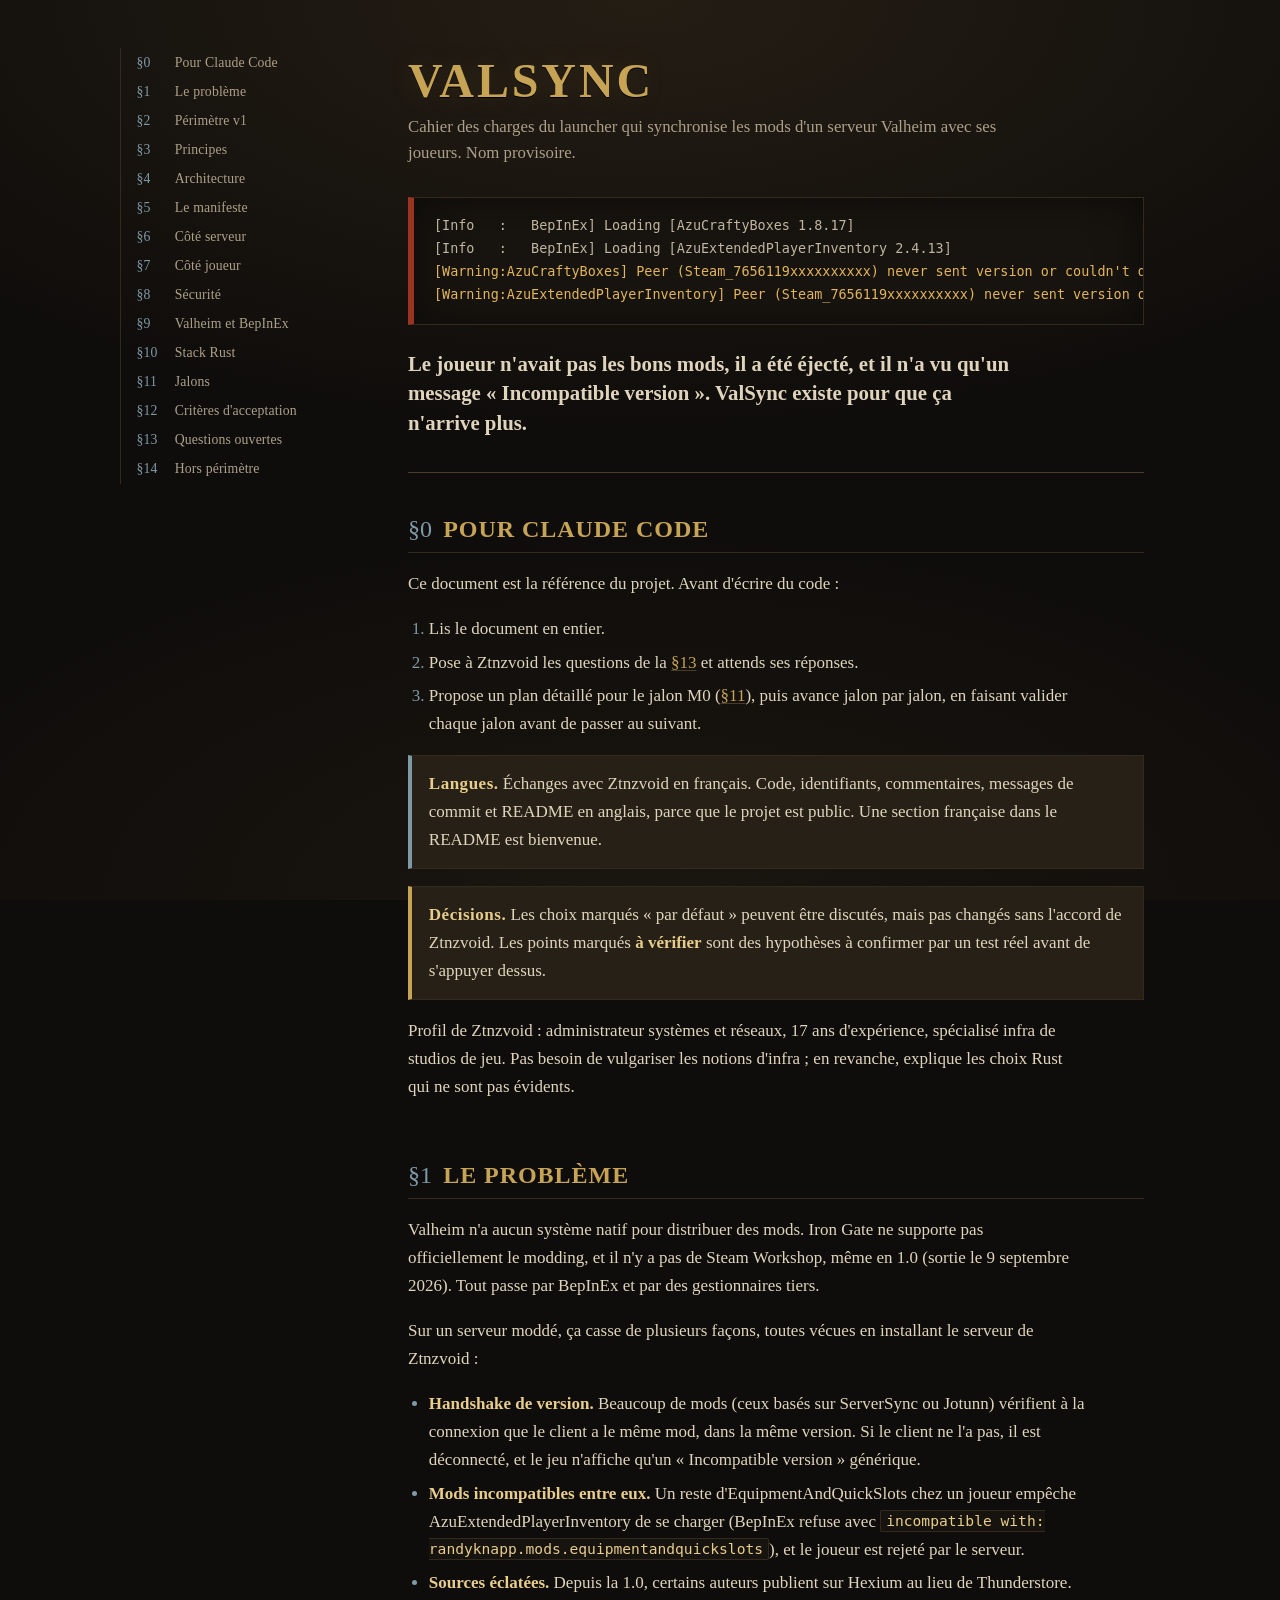
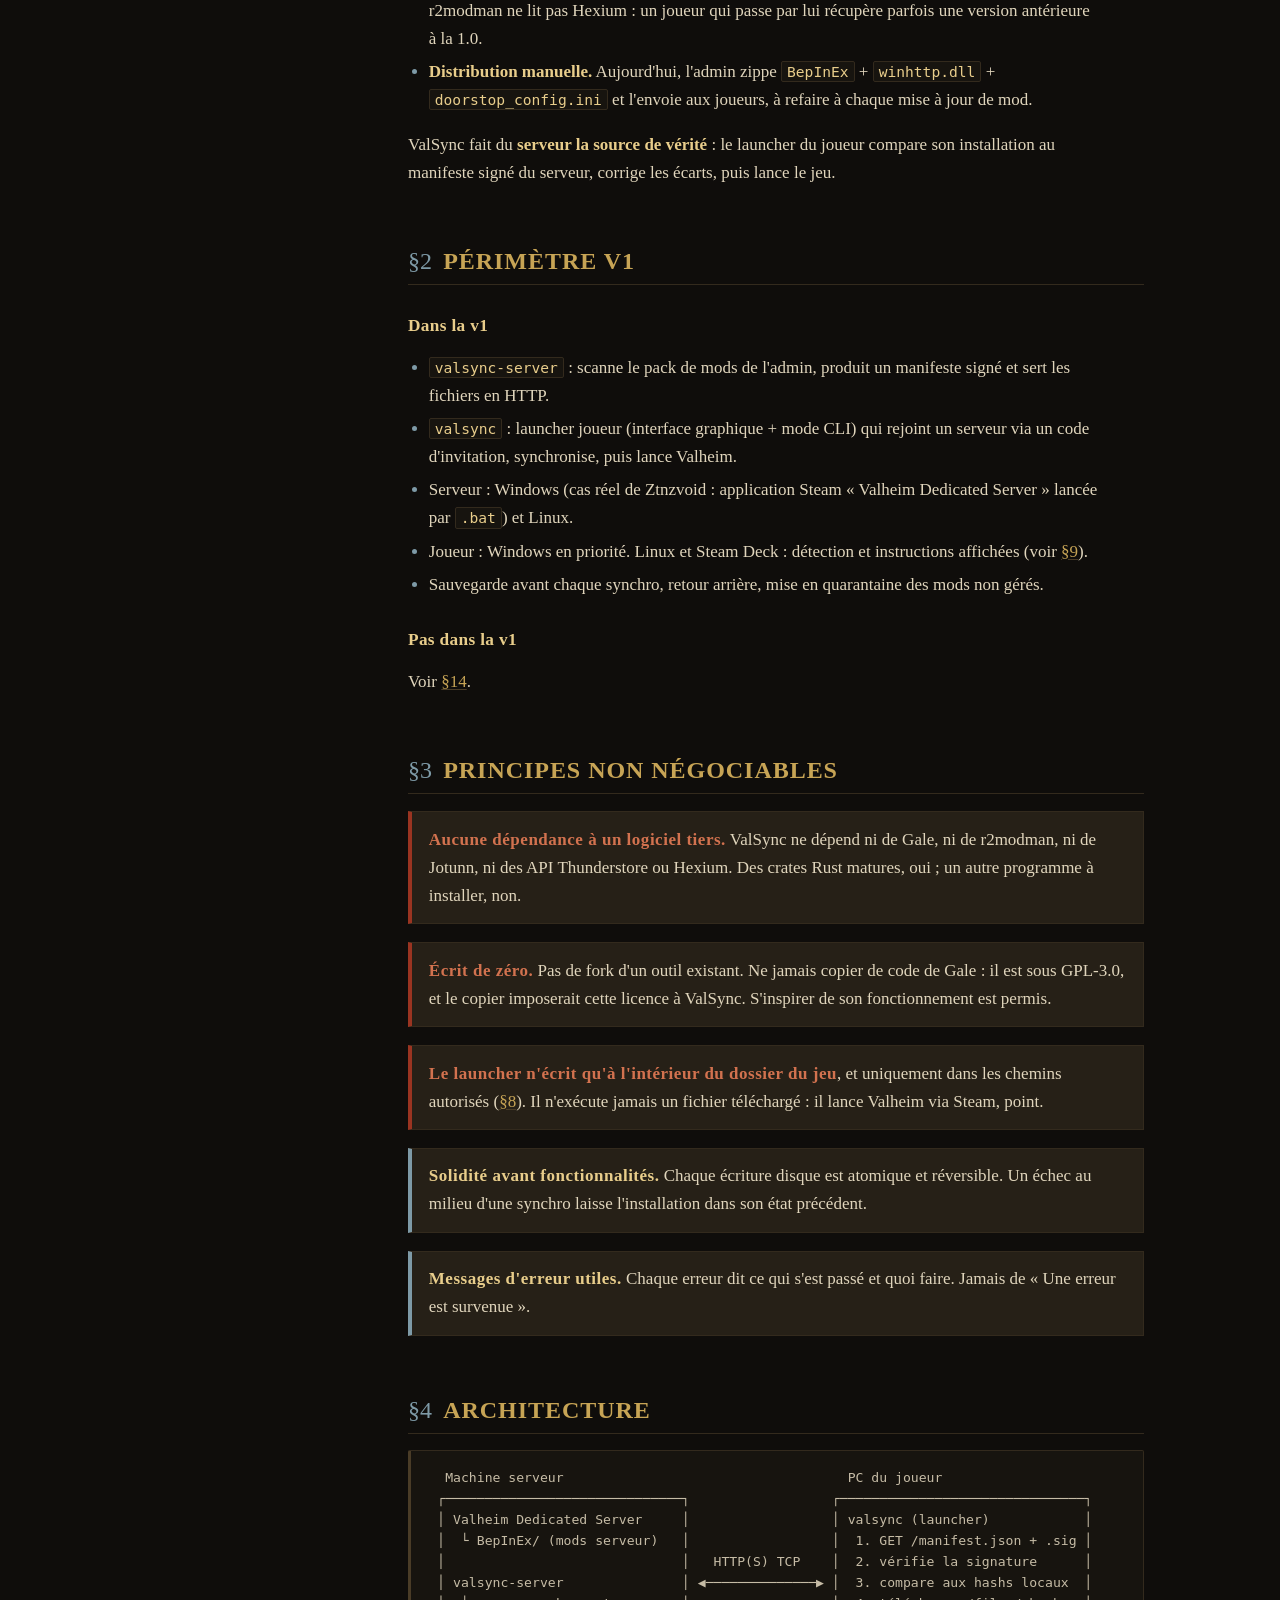
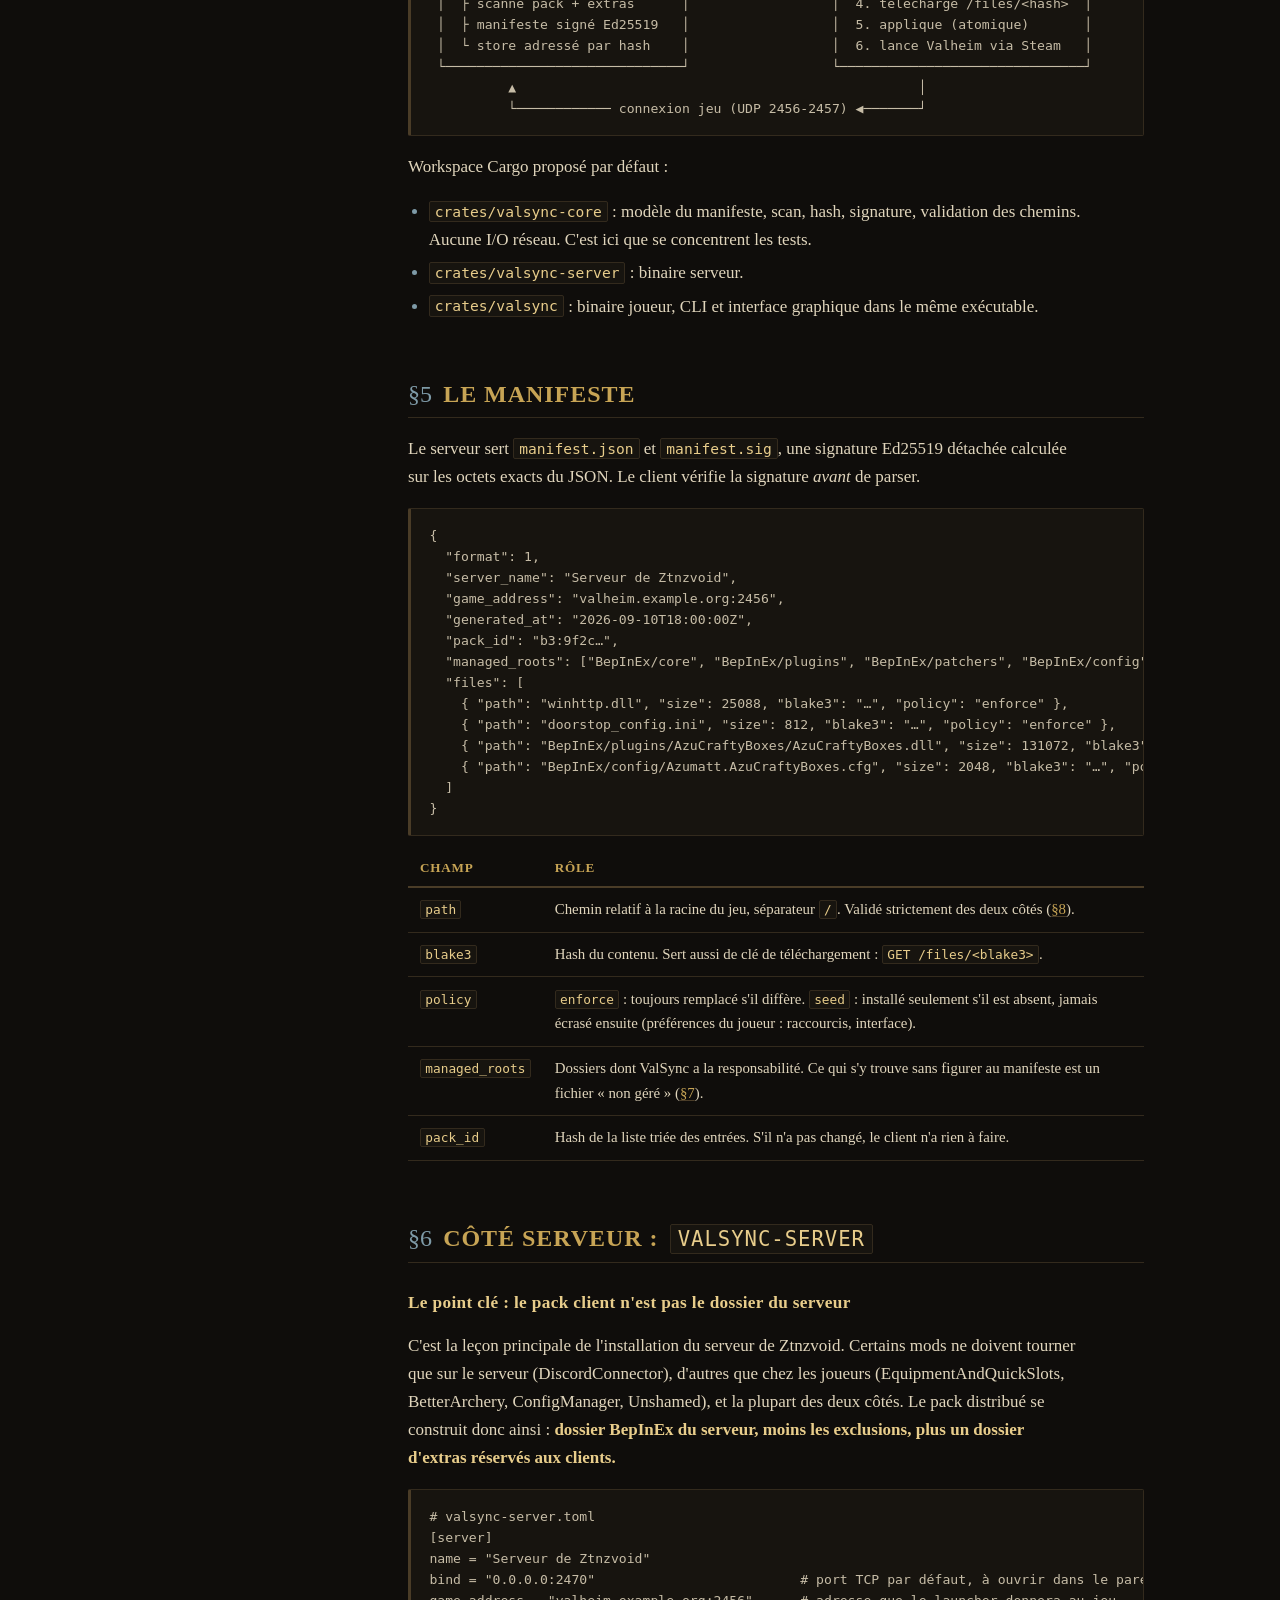
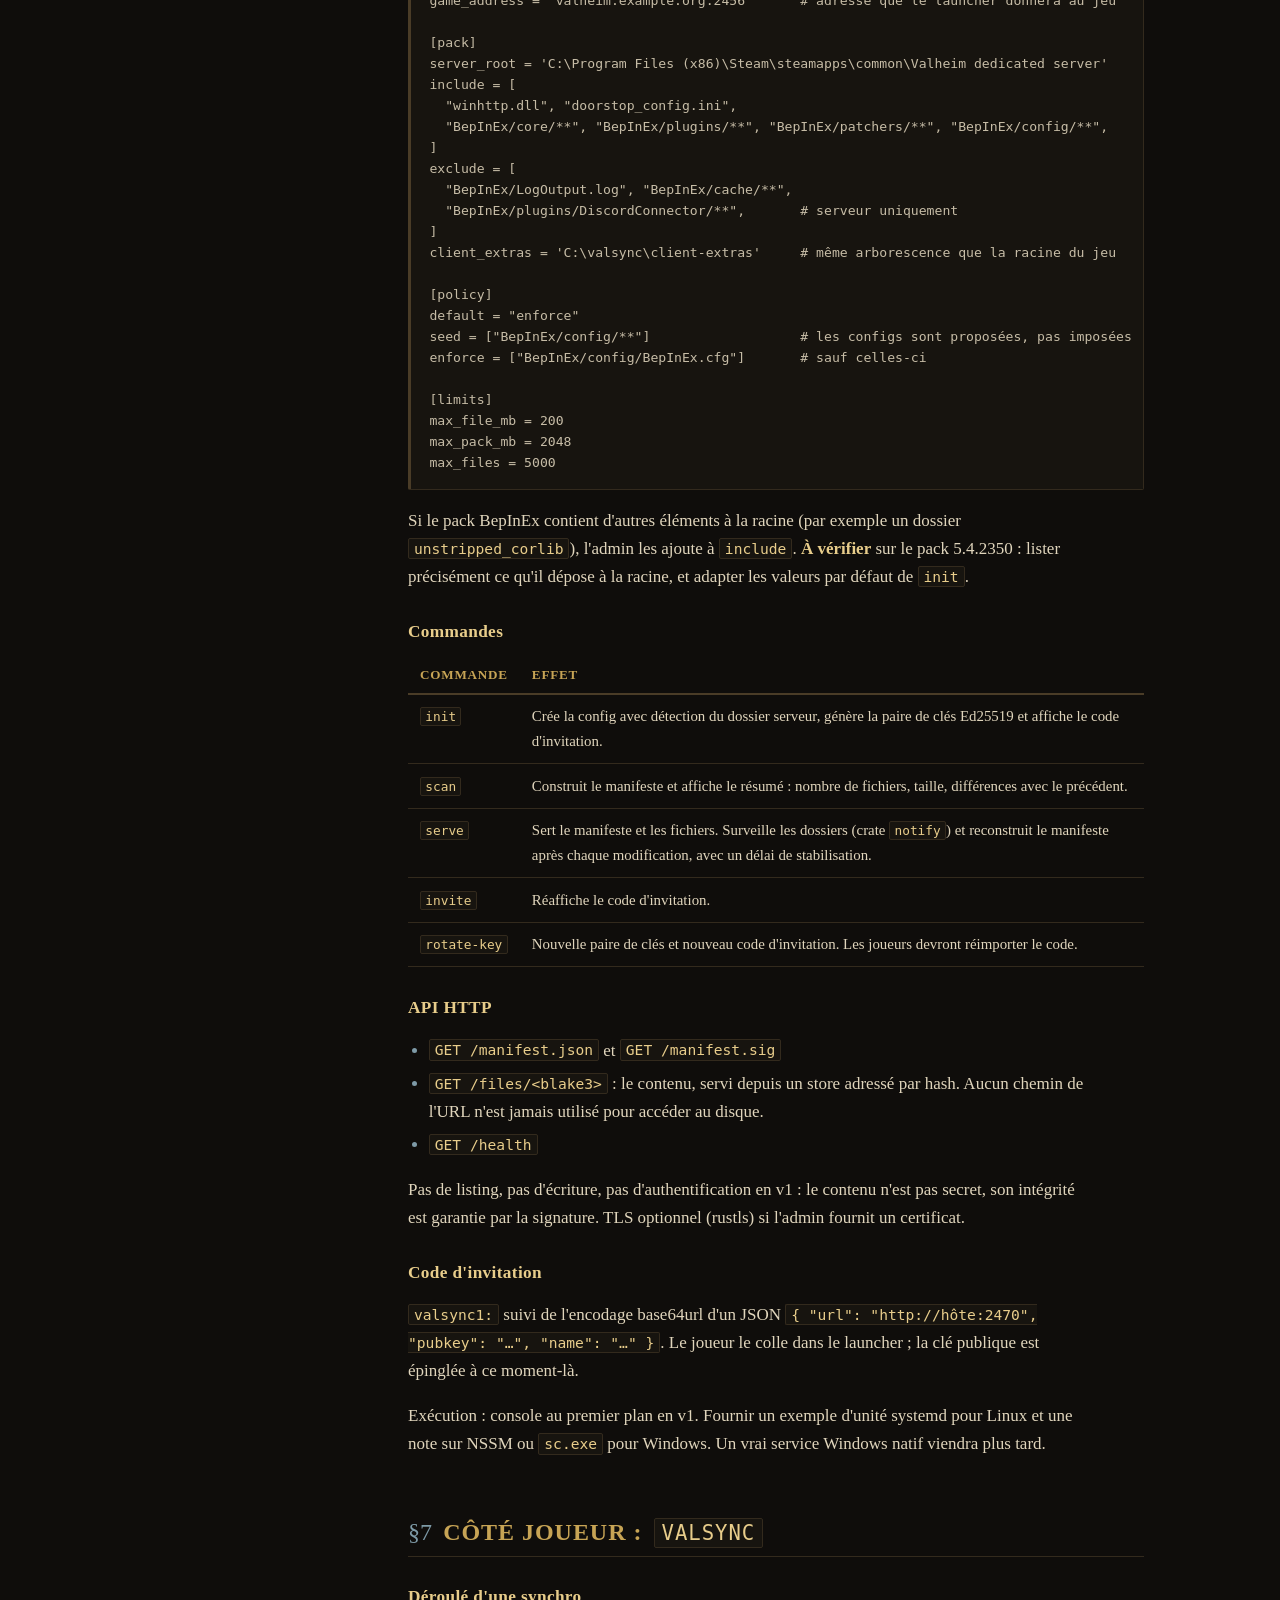
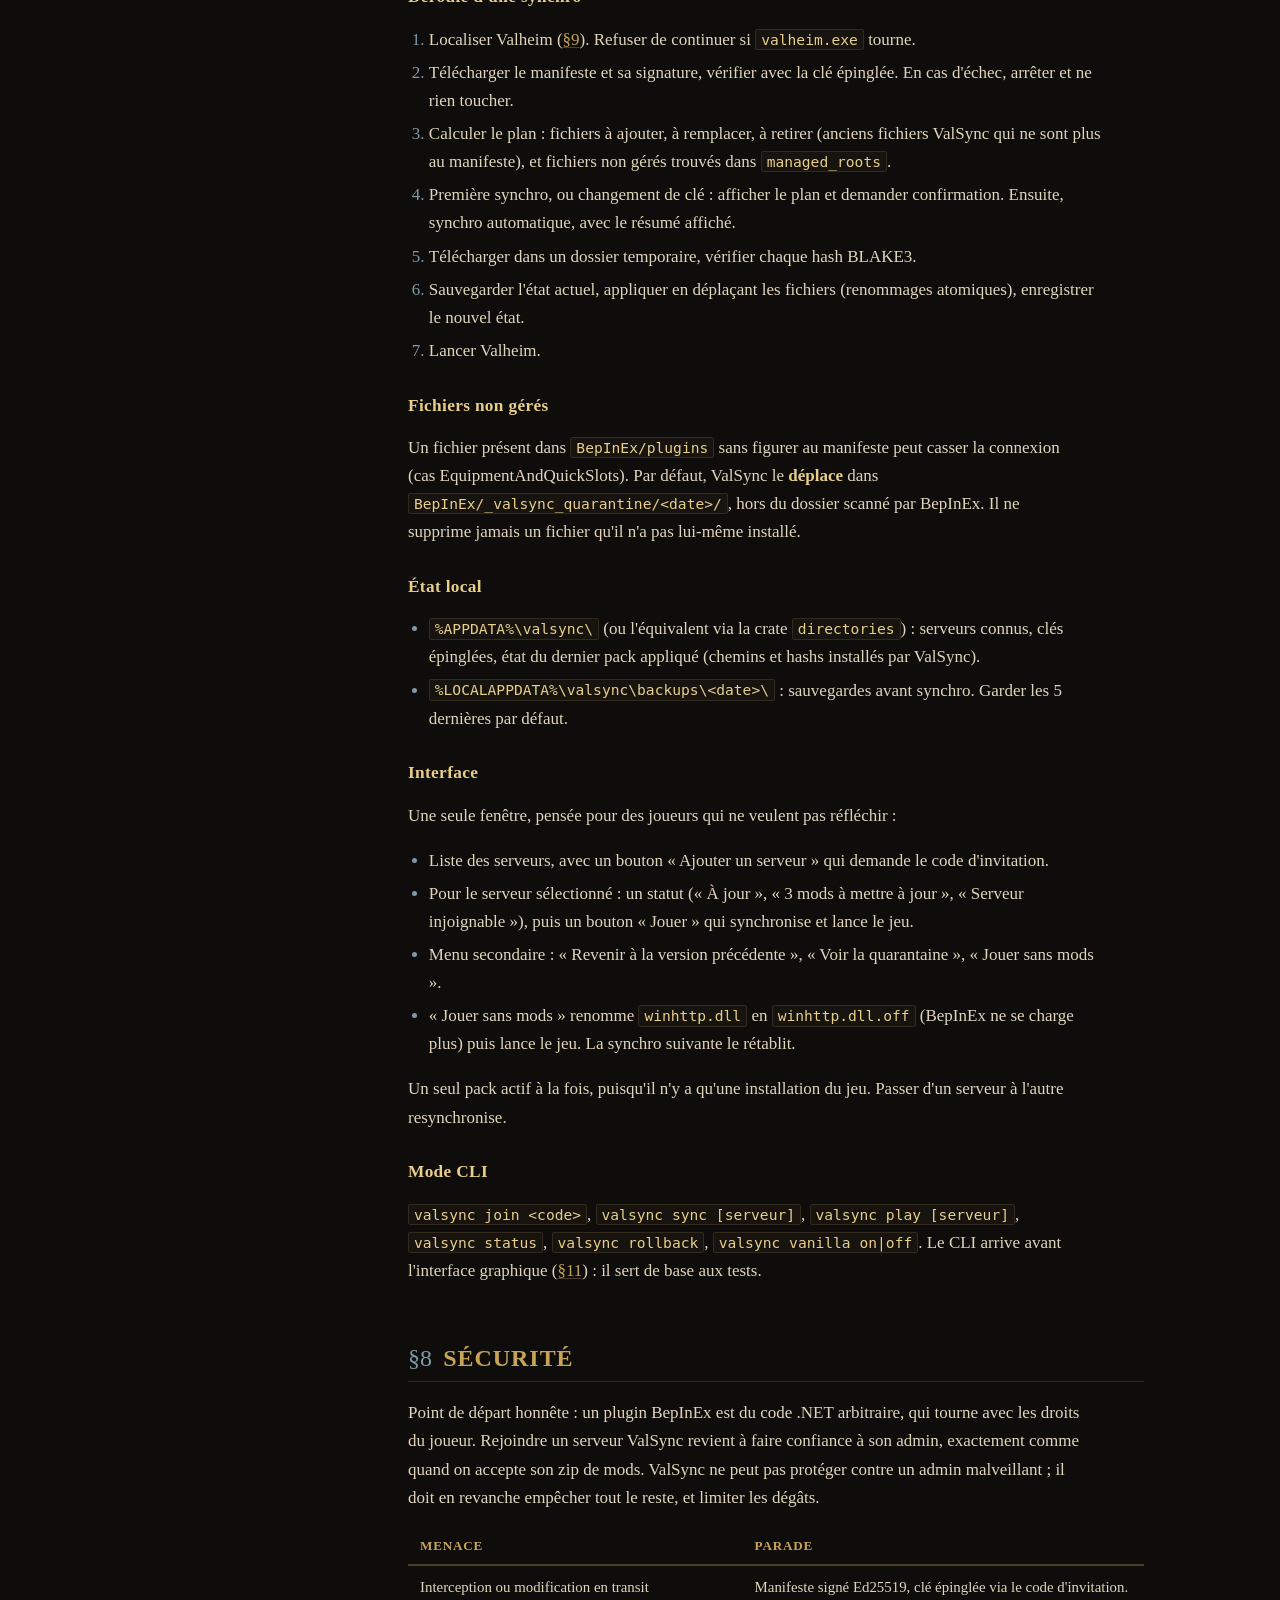
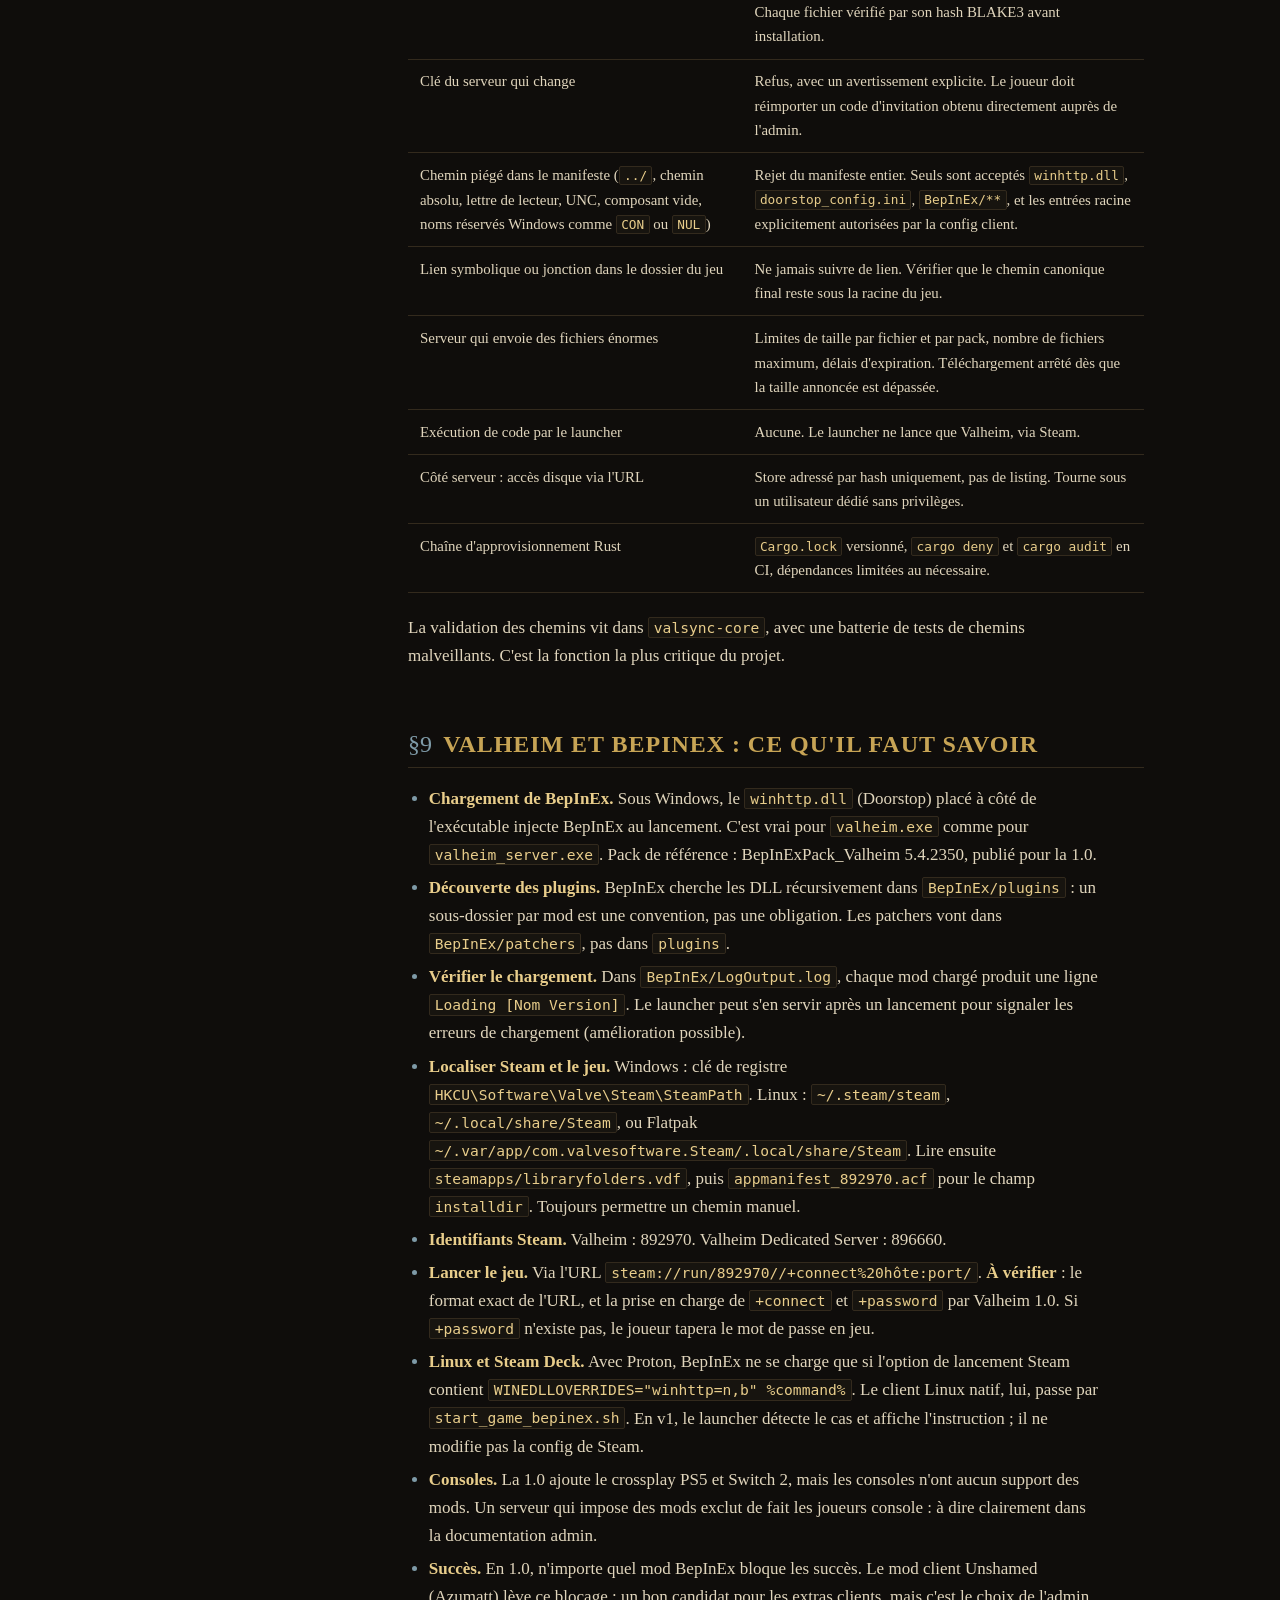
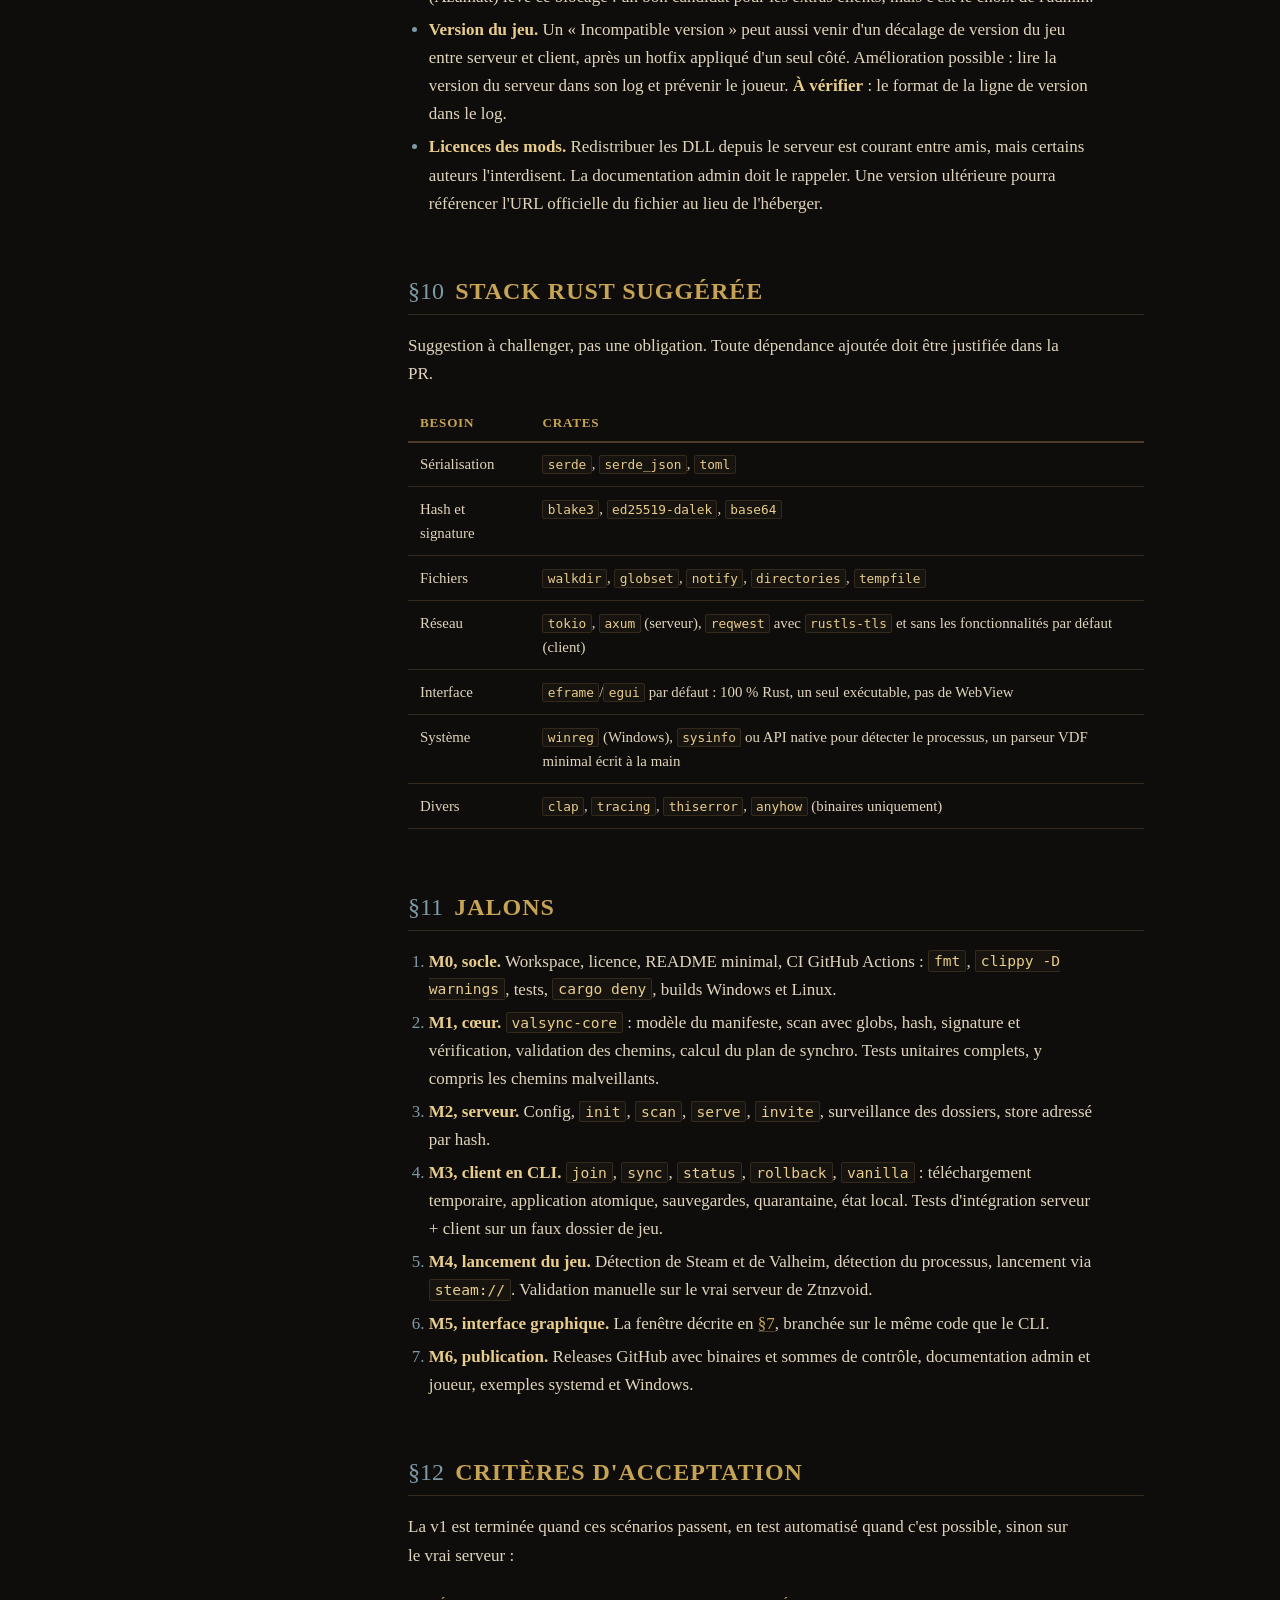
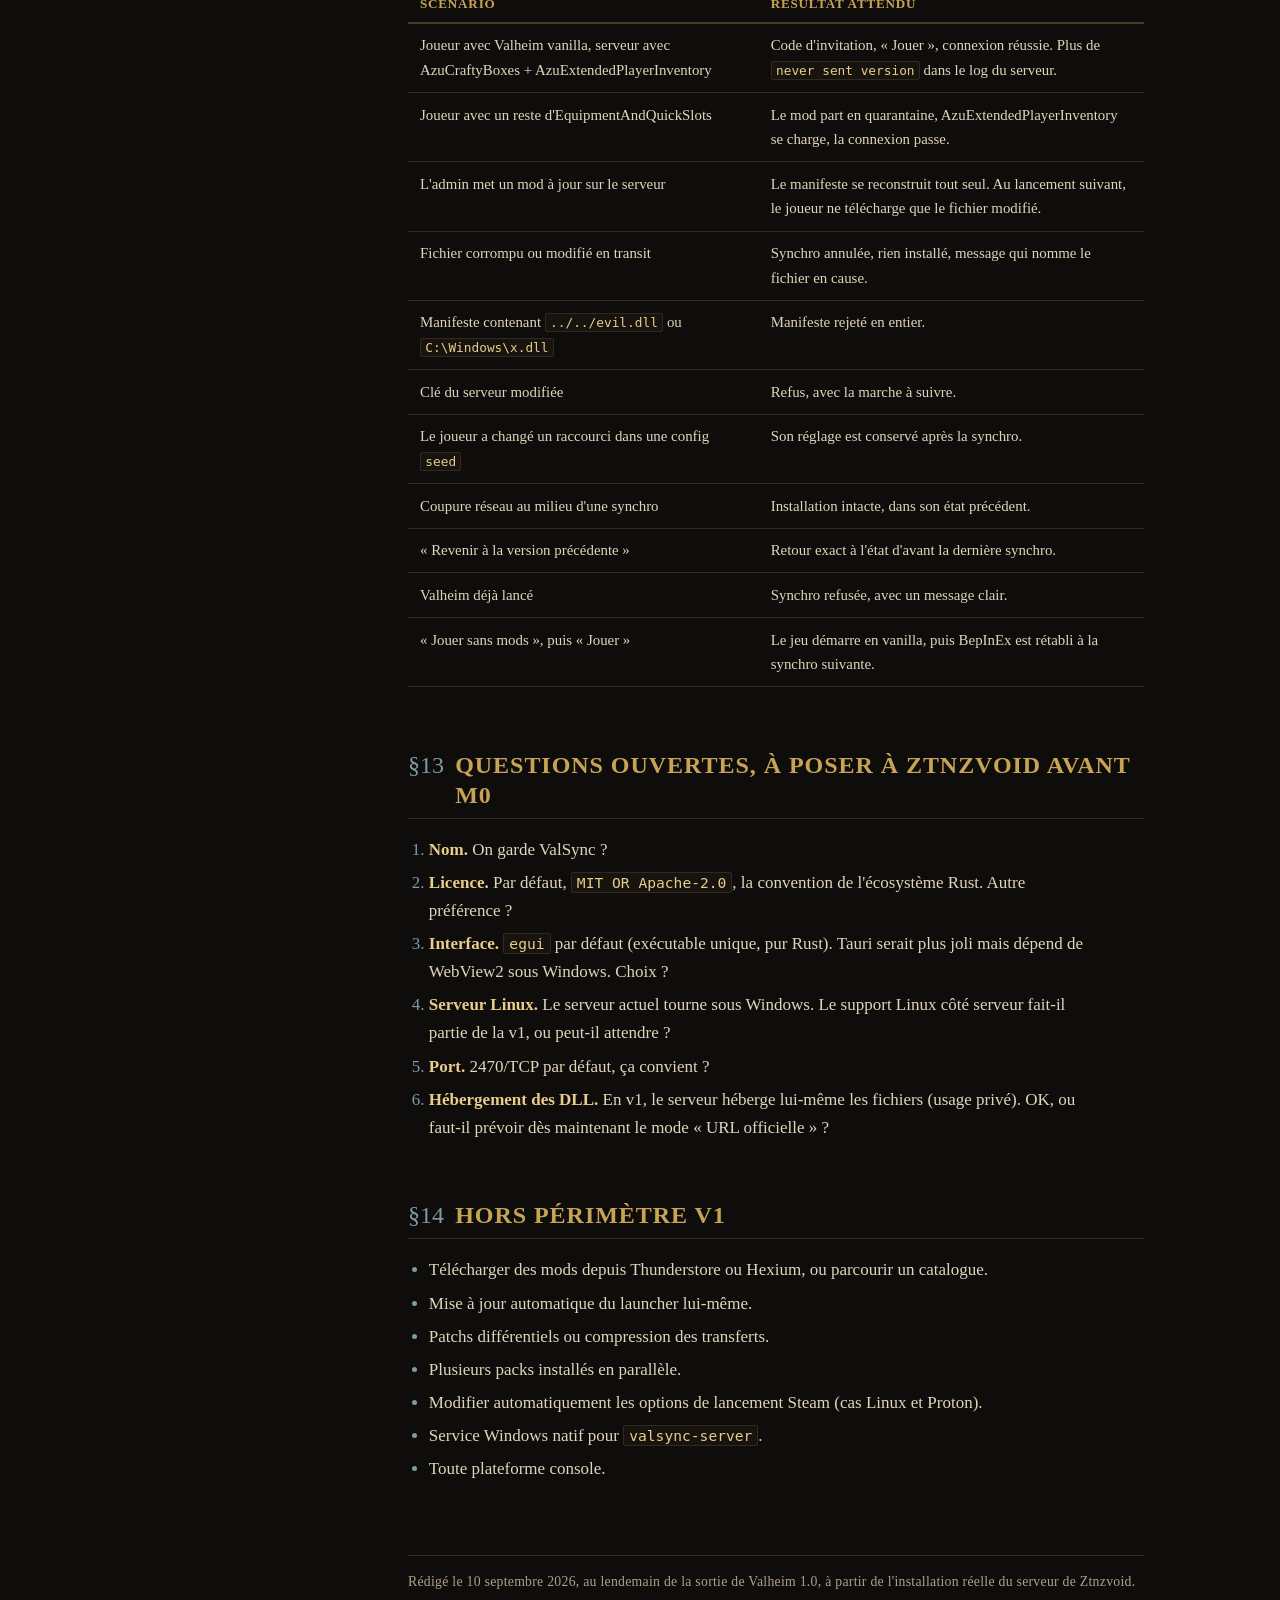
==== docs/cahier-des-charges.html @ c1c37a8d "M0+M1: workspace, CI, licenses and valsync-core Workspace with three crates (core, server, launcher)" ====
<!DOCTYPE html>
<html lang="fr">
<head>
<meta charset="utf-8">
<meta name="viewport" content="width=device-width, initial-scale=1">
<title>ValSync : cahier des charges du launcher</title>
<style>
  /* ── Palette ValSync, d'après l'interface de Valheim ───────────────
     Nuit et bois brûlé pour le fond, os et parchemin pour le texte,
     laiton usé pour les titres, brume nordique pour la numérotation. */
  :root {
    --night:      #0F0D0B;   /* fond de page, bois presque noir       */
    --wood:       #17140F;   /* blocs de code, log                    */
    --panel:      #1E1912;   /* panneau de contenu                    */
    --leather:    #262017;   /* encarts, règles                       */
    --edge:       #4A3C27;   /* filets forts                          */
    --edge-soft:  #332A1D;   /* filets discrets                       */
    --bone:       #E0D5BC;   /* texte courant, os poli                */
    --bone-dim:   #ADA089;   /* texte secondaire                      */
    --gold:       #C7A455;   /* laiton usé : titres, liens            */
    --gold-lit:   #E8CD8B;   /* laiton éclairé : survol, accents      */
    --rune:       #7E9AA7;   /* brume : numéros de section            */
    --blood:      #9A3421;   /* interdits, avertissements             */
    --moss:       #7E9155;   /* réservé aux états « OK »              */

    --serif:   "Iowan Old Style", "Charter", Constantia, "Palatino Linotype", Georgia, serif;
    --display: Cinzel, "Trajan Pro", Constantia, "Palatino Linotype", "Book Antiqua", Georgia, serif;
    --mono:    "Cascadia Code", "JetBrains Mono", Consolas, "DejaVu Sans Mono", monospace;
  }
  * { box-sizing: border-box; }
  html {
    background: var(--night);
    color: var(--bone);
    /* halo de torche : le centre du parchemin est éclairé, les bords non */
    background-image:
      radial-gradient(120% 80% at 50% 0%, #241D14 0%, rgba(36,29,20,0) 60%),
      radial-gradient(90% 60% at 50% 100%, #1A1610 0%, rgba(26,22,16,0) 70%);
    background-attachment: fixed;
  }
  body { margin: 0; font: 17px/1.65 var(--serif); }
  ::selection { background: rgba(199,164,85,0.3); }

  a { color: var(--gold); text-underline-offset: 2px; text-decoration-color: var(--edge); }
  a:hover { color: var(--gold-lit); }
  a:focus-visible { outline: 2px solid var(--gold-lit); outline-offset: 2px; }

  .layout {
    display: grid;
    grid-template-columns: 15rem minmax(0, 46rem);
    gap: 3rem;
    max-width: 68rem;
    margin: 0 auto;
    padding: 0 1.5rem 6rem;
  }

  /* ── Sommaire : gravé dans la marge ─────────────────────────────── */
  nav.toc {
    position: sticky;
    top: 1.5rem;
    align-self: start;
    margin-top: 3rem;
    font: 0.86rem/1.6 var(--display);
    letter-spacing: 0.01em;
  }
  nav.toc ol { list-style: none; margin: 0; padding: 0; border-left: 1px solid var(--edge-soft); }
  nav.toc li { margin: 0; }
  nav.toc a {
    display: block;
    text-decoration: none;
    color: var(--bone-dim);
    padding: 0.22rem 0 0.22rem 0.9rem;
    margin-left: -1px;
    border-left: 2px solid transparent;
  }
  nav.toc a:hover { color: var(--gold-lit); border-left-color: var(--gold); background: rgba(199,164,85,0.05); }
  nav.toc .n { display: inline-block; width: 2.4rem; color: var(--rune); }

  main { min-width: 0; }

  /* ── Le moment fort : le log qui a tout déclenché ────────────────── */
  header.hero { padding: 3.5rem 0 2.2rem; border-bottom: 1px solid var(--edge); }
  header.hero h1 {
    font: 600 3rem/1.05 var(--display);
    letter-spacing: 0.06em;
    text-transform: uppercase;
    color: var(--gold);
    margin: 0 0 0.5rem;
    text-shadow: 0 1px 0 #000, 0 0 28px rgba(199,164,85,0.16);
  }
  header.hero .sub {
    font: 1.05rem/1.5 var(--serif);
    color: var(--bone-dim);
    margin: 0 0 2rem;
    max-width: 40rem;
  }
  .log {
    background: var(--wood);
    color: #BFB5A0;
    font: 0.84rem/1.7 var(--mono);
    padding: 1.1rem 1.25rem;
    border: 1px solid var(--edge-soft);
    border-left: 6px solid var(--blood);
    overflow-x: auto;
    white-space: pre;
    box-shadow: inset 0 0 40px rgba(0,0,0,0.5);
  }
  .log .w { color: #E3B45A; }
  header.hero .verdict {
    font: 600 1.3rem/1.4 var(--display);
    color: var(--bone);
    margin: 1.5rem 0 0;
    max-width: 38rem;
  }

  /* ── Sections ───────────────────────────────────────────────────── */
  section { padding-top: 2.6rem; }
  h2 {
    font: 600 1.5rem/1.25 var(--display);
    letter-spacing: 0.04em;
    text-transform: uppercase;
    color: var(--gold);
    margin: 0 0 1rem;
    padding-bottom: 0.5rem;
    border-bottom: 1px solid var(--edge-soft);
    display: flex;
    gap: 0.7rem;
    align-items: baseline;
  }
  h2 .n { color: var(--rune); font-weight: 400; letter-spacing: 0; text-transform: none; }
  h3 {
    font: 600 1.08rem/1.35 var(--display);
    letter-spacing: 0.02em;
    color: var(--gold-lit);
    margin: 1.8rem 0 0.5rem;
  }
  p, li { max-width: 42rem; }
  strong { color: var(--gold-lit); font-weight: 600; }
  em { color: var(--bone); }
  ul, ol { padding-left: 1.3rem; }
  li { margin: 0.32rem 0; }
  li::marker { color: var(--rune); }

  /* ── Code ───────────────────────────────────────────────────────── */
  code {
    font: 0.86em var(--mono);
    background: var(--wood);
    border: 1px solid var(--edge-soft);
    color: var(--gold-lit);
    padding: 0.08em 0.34em;
    border-radius: 2px;
  }
  pre {
    font: 0.82rem/1.6 var(--mono);
    background: var(--wood);
    color: #C6BCA6;
    border: 1px solid var(--edge-soft);
    border-left: 3px solid var(--edge);
    padding: 1rem 1.15rem;
    overflow-x: auto;
    border-radius: 2px;
  }
  pre code { background: none; border: 0; padding: 0; font-size: inherit; color: inherit; }

  /* ── Tables ─────────────────────────────────────────────────────── */
  table { border-collapse: collapse; width: 100%; margin: 0.9rem 0 1.3rem; font-size: 0.93rem; }
  th, td { text-align: left; vertical-align: top; padding: 0.6rem 0.75rem; border-bottom: 1px solid var(--edge-soft); }
  th {
    font: 600 0.82rem var(--display);
    letter-spacing: 0.06em;
    text-transform: uppercase;
    color: var(--gold);
    border-bottom: 2px solid var(--edge);
  }
  tbody tr:hover { background: rgba(199,164,85,0.04); }

  /* ── Encarts : plaques de bois cerclées de laiton ────────────────── */
  .rule {
    border: 1px solid var(--edge-soft);
    border-left: 4px solid var(--rune);
    background: var(--leather);
    padding: 0.85rem 1.05rem;
    margin: 1.1rem 0;
  }
  .rule.decide { border-left-color: var(--gold); }
  .rule.never  { border-left-color: var(--blood); }
  .rule strong:first-child {
    font-family: var(--display);
    letter-spacing: 0.03em;
    color: var(--gold-lit);
  }
  .rule.never strong:first-child { color: #D2724F; }
  .verify { color: var(--gold-lit); font-weight: 600; white-space: nowrap; }

  footer {
    margin-top: 4.5rem;
    padding-top: 1.1rem;
    border-top: 1px solid var(--edge-soft);
    font: 0.86rem var(--display);
    letter-spacing: 0.02em;
    color: var(--bone-dim);
  }

  @media (max-width: 900px) {
    .layout { grid-template-columns: 1fr; gap: 0; }
    nav.toc { position: static; margin-top: 1.5rem; }
    header.hero h1 { font-size: 2.1rem; }
  }
  @media print {
    nav.toc { display: none; }
    .layout { display: block; }
    html { background: #fff; color: #000; background-image: none; }
    a, h1, h2, h3, th, strong { color: #000; }
  }
</style>
</head>
<body>
<div class="layout">

<nav class="toc" aria-label="Sommaire">
  <ol>
    <li><a href="#s0"><span class="n">§0</span>Pour Claude Code</a></li>
    <li><a href="#s1"><span class="n">§1</span>Le problème</a></li>
    <li><a href="#s2"><span class="n">§2</span>Périmètre v1</a></li>
    <li><a href="#s3"><span class="n">§3</span>Principes</a></li>
    <li><a href="#s4"><span class="n">§4</span>Architecture</a></li>
    <li><a href="#s5"><span class="n">§5</span>Le manifeste</a></li>
    <li><a href="#s6"><span class="n">§6</span>Côté serveur</a></li>
    <li><a href="#s7"><span class="n">§7</span>Côté joueur</a></li>
    <li><a href="#s8"><span class="n">§8</span>Sécurité</a></li>
    <li><a href="#s9"><span class="n">§9</span>Valheim et BepInEx</a></li>
    <li><a href="#s10"><span class="n">§10</span>Stack Rust</a></li>
    <li><a href="#s11"><span class="n">§11</span>Jalons</a></li>
    <li><a href="#s12"><span class="n">§12</span>Critères d'acceptation</a></li>
    <li><a href="#s13"><span class="n">§13</span>Questions ouvertes</a></li>
    <li><a href="#s14"><span class="n">§14</span>Hors périmètre</a></li>
  </ol>
</nav>

<main>

<header class="hero">
  <h1>ValSync</h1>
  <p class="sub">Cahier des charges du launcher qui synchronise les mods d'un serveur Valheim avec ses joueurs. Nom provisoire.</p>
<div class="log" role="img" aria-label="Extrait du log du serveur montrant deux joueurs déconnectés">[Info   :   BepInEx] Loading [AzuCraftyBoxes 1.8.17]
[Info   :   BepInEx] Loading [AzuExtendedPlayerInventory 2.4.13]
<span class="w">[Warning:AzuCraftyBoxes] Peer (Steam_7656119xxxxxxxxxx) never sent version or couldn't due to previous disconnect, disconnecting</span>
<span class="w">[Warning:AzuExtendedPlayerInventory] Peer (Steam_7656119xxxxxxxxxx) never sent version or couldn't due to previous disconnect, disconnecting</span></div>
  <p class="verdict">Le joueur n'avait pas les bons mods, il a été éjecté, et il n'a vu qu'un message « Incompatible version ». ValSync existe pour que ça n'arrive plus.</p>
</header>

<section id="s0">
  <h2><span class="n">§0</span>Pour Claude Code</h2>
  <p>Ce document est la référence du projet. Avant d'écrire du code :</p>
  <ol>
    <li>Lis le document en entier.</li>
    <li>Pose à Ztnzvoid les questions de la <a href="#s13">§13</a> et attends ses réponses.</li>
    <li>Propose un plan détaillé pour le jalon M0 (<a href="#s11">§11</a>), puis avance jalon par jalon, en faisant valider chaque jalon avant de passer au suivant.</li>
  </ol>
  <div class="rule">
    <strong>Langues.</strong> Échanges avec Ztnzvoid en français. Code, identifiants, commentaires, messages de commit et README en anglais, parce que le projet est public. Une section française dans le README est bienvenue.
  </div>
  <div class="rule decide">
    <strong>Décisions.</strong> Les choix marqués « par défaut » peuvent être discutés, mais pas changés sans l'accord de Ztnzvoid. Les points marqués <span class="verify">à vérifier</span> sont des hypothèses à confirmer par un test réel avant de s'appuyer dessus.
  </div>
  <p>Profil de Ztnzvoid : administrateur systèmes et réseaux, 17 ans d'expérience, spécialisé infra de studios de jeu. Pas besoin de vulgariser les notions d'infra ; en revanche, explique les choix Rust qui ne sont pas évidents.</p>
</section>

<section id="s1">
  <h2><span class="n">§1</span>Le problème</h2>
  <p>Valheim n'a aucun système natif pour distribuer des mods. Iron Gate ne supporte pas officiellement le modding, et il n'y a pas de Steam Workshop, même en 1.0 (sortie le 9 septembre 2026). Tout passe par BepInEx et par des gestionnaires tiers.</p>
  <p>Sur un serveur moddé, ça casse de plusieurs façons, toutes vécues en installant le serveur de Ztnzvoid :</p>
  <ul>
    <li><strong>Handshake de version.</strong> Beaucoup de mods (ceux basés sur ServerSync ou Jotunn) vérifient à la connexion que le client a le même mod, dans la même version. Si le client ne l'a pas, il est déconnecté, et le jeu n'affiche qu'un « Incompatible version » générique.</li>
    <li><strong>Mods incompatibles entre eux.</strong> Un reste d'EquipmentAndQuickSlots chez un joueur empêche AzuExtendedPlayerInventory de se charger (BepInEx refuse avec <code>incompatible with: randyknapp.mods.equipmentandquickslots</code>), et le joueur est rejeté par le serveur.</li>
    <li><strong>Sources éclatées.</strong> Depuis la 1.0, certains auteurs publient sur Hexium au lieu de Thunderstore. r2modman ne lit pas Hexium : un joueur qui passe par lui récupère parfois une version antérieure à la 1.0.</li>
    <li><strong>Distribution manuelle.</strong> Aujourd'hui, l'admin zippe <code>BepInEx</code> + <code>winhttp.dll</code> + <code>doorstop_config.ini</code> et l'envoie aux joueurs, à refaire à chaque mise à jour de mod.</li>
  </ul>
  <p>ValSync fait du <strong>serveur la source de vérité</strong> : le launcher du joueur compare son installation au manifeste signé du serveur, corrige les écarts, puis lance le jeu.</p>
</section>

<section id="s2">
  <h2><span class="n">§2</span>Périmètre v1</h2>
  <h3>Dans la v1</h3>
  <ul>
    <li><code>valsync-server</code> : scanne le pack de mods de l'admin, produit un manifeste signé et sert les fichiers en HTTP.</li>
    <li><code>valsync</code> : launcher joueur (interface graphique + mode CLI) qui rejoint un serveur via un code d'invitation, synchronise, puis lance Valheim.</li>
    <li>Serveur : Windows (cas réel de Ztnzvoid : application Steam « Valheim Dedicated Server » lancée par <code>.bat</code>) et Linux.</li>
    <li>Joueur : Windows en priorité. Linux et Steam Deck : détection et instructions affichées (voir <a href="#s9">§9</a>).</li>
    <li>Sauvegarde avant chaque synchro, retour arrière, mise en quarantaine des mods non gérés.</li>
  </ul>
  <h3>Pas dans la v1</h3>
  <p>Voir <a href="#s14">§14</a>.</p>
</section>

<section id="s3">
  <h2><span class="n">§3</span>Principes non négociables</h2>
  <div class="rule never">
    <strong>Aucune dépendance à un logiciel tiers.</strong> ValSync ne dépend ni de Gale, ni de r2modman, ni de Jotunn, ni des API Thunderstore ou Hexium. Des crates Rust matures, oui ; un autre programme à installer, non.
  </div>
  <div class="rule never">
    <strong>Écrit de zéro.</strong> Pas de fork d'un outil existant. Ne jamais copier de code de Gale : il est sous GPL-3.0, et le copier imposerait cette licence à ValSync. S'inspirer de son fonctionnement est permis.
  </div>
  <div class="rule never">
    <strong>Le launcher n'écrit qu'à l'intérieur du dossier du jeu</strong>, et uniquement dans les chemins autorisés (<a href="#s8">§8</a>). Il n'exécute jamais un fichier téléchargé : il lance Valheim via Steam, point.
  </div>
  <div class="rule">
    <strong>Solidité avant fonctionnalités.</strong> Chaque écriture disque est atomique et réversible. Un échec au milieu d'une synchro laisse l'installation dans son état précédent.
  </div>
  <div class="rule">
    <strong>Messages d'erreur utiles.</strong> Chaque erreur dit ce qui s'est passé et quoi faire. Jamais de « Une erreur est survenue ».
  </div>
</section>

<section id="s4">
  <h2><span class="n">§4</span>Architecture</h2>
<pre><code>  Machine serveur                                    PC du joueur
 ┌──────────────────────────────┐                  ┌───────────────────────────────┐
 │ Valheim Dedicated Server     │                  │ valsync (launcher)            │
 │  └ BepInEx/ (mods serveur)   │                  │  1. GET /manifest.json + .sig │
 │                              │   HTTP(S) TCP    │  2. vérifie la signature      │
 │ valsync-server               │ ◀──────────────▶ │  3. compare aux hashs locaux  │
 │  ├ scanne pack + extras      │                  │  4. télécharge /files/&lt;hash&gt;  │
 │  ├ manifeste signé Ed25519   │                  │  5. applique (atomique)       │
 │  └ store adressé par hash    │                  │  6. lance Valheim via Steam   │
 └──────────────────────────────┘                  └───────────────────────────────┘
          ▲                                                   │
          └──────────── connexion jeu (UDP 2456-2457) ◀───────┘</code></pre>
  <p>Workspace Cargo proposé par défaut :</p>
  <ul>
    <li><code>crates/valsync-core</code> : modèle du manifeste, scan, hash, signature, validation des chemins. Aucune I/O réseau. C'est ici que se concentrent les tests.</li>
    <li><code>crates/valsync-server</code> : binaire serveur.</li>
    <li><code>crates/valsync</code> : binaire joueur, CLI et interface graphique dans le même exécutable.</li>
  </ul>
</section>

<section id="s5">
  <h2><span class="n">§5</span>Le manifeste</h2>
  <p>Le serveur sert <code>manifest.json</code> et <code>manifest.sig</code>, une signature Ed25519 détachée calculée sur les octets exacts du JSON. Le client vérifie la signature <em>avant</em> de parser.</p>
<pre><code>{
  "format": 1,
  "server_name": "Serveur de Ztnzvoid",
  "game_address": "valheim.example.org:2456",
  "generated_at": "2026-09-10T18:00:00Z",
  "pack_id": "b3:9f2c…",
  "managed_roots": ["BepInEx/core", "BepInEx/plugins", "BepInEx/patchers", "BepInEx/config"],
  "files": [
    { "path": "winhttp.dll", "size": 25088, "blake3": "…", "policy": "enforce" },
    { "path": "doorstop_config.ini", "size": 812, "blake3": "…", "policy": "enforce" },
    { "path": "BepInEx/plugins/AzuCraftyBoxes/AzuCraftyBoxes.dll", "size": 131072, "blake3": "…", "policy": "enforce" },
    { "path": "BepInEx/config/Azumatt.AzuCraftyBoxes.cfg", "size": 2048, "blake3": "…", "policy": "seed" }
  ]
}</code></pre>
  <table>
    <thead><tr><th>Champ</th><th>Rôle</th></tr></thead>
    <tbody>
      <tr><td><code>path</code></td><td>Chemin relatif à la racine du jeu, séparateur <code>/</code>. Validé strictement des deux côtés (<a href="#s8">§8</a>).</td></tr>
      <tr><td><code>blake3</code></td><td>Hash du contenu. Sert aussi de clé de téléchargement : <code>GET /files/&lt;blake3&gt;</code>.</td></tr>
      <tr><td><code>policy</code></td><td><code>enforce</code> : toujours remplacé s'il diffère. <code>seed</code> : installé seulement s'il est absent, jamais écrasé ensuite (préférences du joueur : raccourcis, interface).</td></tr>
      <tr><td><code>managed_roots</code></td><td>Dossiers dont ValSync a la responsabilité. Ce qui s'y trouve sans figurer au manifeste est un fichier « non géré » (<a href="#s7">§7</a>).</td></tr>
      <tr><td><code>pack_id</code></td><td>Hash de la liste triée des entrées. S'il n'a pas changé, le client n'a rien à faire.</td></tr>
    </tbody>
  </table>
</section>

<section id="s6">
  <h2><span class="n">§6</span>Côté serveur : <code>valsync-server</code></h2>
  <h3>Le point clé : le pack client n'est pas le dossier du serveur</h3>
  <p>C'est la leçon principale de l'installation du serveur de Ztnzvoid. Certains mods ne doivent tourner que sur le serveur (DiscordConnector), d'autres que chez les joueurs (EquipmentAndQuickSlots, BetterArchery, ConfigManager, Unshamed), et la plupart des deux côtés. Le pack distribué se construit donc ainsi : <strong>dossier BepInEx du serveur, moins les exclusions, plus un dossier d'extras réservés aux clients.</strong></p>
<pre><code># valsync-server.toml
[server]
name = "Serveur de Ztnzvoid"
bind = "0.0.0.0:2470"                          # port TCP par défaut, à ouvrir dans le pare-feu
game_address = "valheim.example.org:2456"      # adresse que le launcher donnera au jeu

[pack]
server_root = 'C:\Program Files (x86)\Steam\steamapps\common\Valheim dedicated server'
include = [
  "winhttp.dll", "doorstop_config.ini",
  "BepInEx/core/**", "BepInEx/plugins/**", "BepInEx/patchers/**", "BepInEx/config/**",
]
exclude = [
  "BepInEx/LogOutput.log", "BepInEx/cache/**",
  "BepInEx/plugins/DiscordConnector/**",       # serveur uniquement
]
client_extras = 'C:\valsync\client-extras'     # même arborescence que la racine du jeu

[policy]
default = "enforce"
seed = ["BepInEx/config/**"]                   # les configs sont proposées, pas imposées
enforce = ["BepInEx/config/BepInEx.cfg"]       # sauf celles-ci

[limits]
max_file_mb = 200
max_pack_mb = 2048
max_files = 5000</code></pre>
  <p>Si le pack BepInEx contient d'autres éléments à la racine (par exemple un dossier <code>unstripped_corlib</code>), l'admin les ajoute à <code>include</code>. <span class="verify">À vérifier</span> sur le pack 5.4.2350 : lister précisément ce qu'il dépose à la racine, et adapter les valeurs par défaut de <code>init</code>.</p>

  <h3>Commandes</h3>
  <table>
    <thead><tr><th>Commande</th><th>Effet</th></tr></thead>
    <tbody>
      <tr><td><code>init</code></td><td>Crée la config avec détection du dossier serveur, génère la paire de clés Ed25519 et affiche le code d'invitation.</td></tr>
      <tr><td><code>scan</code></td><td>Construit le manifeste et affiche le résumé : nombre de fichiers, taille, différences avec le précédent.</td></tr>
      <tr><td><code>serve</code></td><td>Sert le manifeste et les fichiers. Surveille les dossiers (crate <code>notify</code>) et reconstruit le manifeste après chaque modification, avec un délai de stabilisation.</td></tr>
      <tr><td><code>invite</code></td><td>Réaffiche le code d'invitation.</td></tr>
      <tr><td><code>rotate-key</code></td><td>Nouvelle paire de clés et nouveau code d'invitation. Les joueurs devront réimporter le code.</td></tr>
    </tbody>
  </table>

  <h3>API HTTP</h3>
  <ul>
    <li><code>GET /manifest.json</code> et <code>GET /manifest.sig</code></li>
    <li><code>GET /files/&lt;blake3&gt;</code> : le contenu, servi depuis un store adressé par hash. Aucun chemin de l'URL n'est jamais utilisé pour accéder au disque.</li>
    <li><code>GET /health</code></li>
  </ul>
  <p>Pas de listing, pas d'écriture, pas d'authentification en v1 : le contenu n'est pas secret, son intégrité est garantie par la signature. TLS optionnel (rustls) si l'admin fournit un certificat.</p>

  <h3>Code d'invitation</h3>
  <p><code>valsync1:</code> suivi de l'encodage base64url d'un JSON <code>{ "url": "http://hôte:2470", "pubkey": "…", "name": "…" }</code>. Le joueur le colle dans le launcher ; la clé publique est épinglée à ce moment-là.</p>
  <p>Exécution : console au premier plan en v1. Fournir un exemple d'unité systemd pour Linux et une note sur NSSM ou <code>sc.exe</code> pour Windows. Un vrai service Windows natif viendra plus tard.</p>
</section>

<section id="s7">
  <h2><span class="n">§7</span>Côté joueur : <code>valsync</code></h2>
  <h3>Déroulé d'une synchro</h3>
  <ol>
    <li>Localiser Valheim (<a href="#s9">§9</a>). Refuser de continuer si <code>valheim.exe</code> tourne.</li>
    <li>Télécharger le manifeste et sa signature, vérifier avec la clé épinglée. En cas d'échec, arrêter et ne rien toucher.</li>
    <li>Calculer le plan : fichiers à ajouter, à remplacer, à retirer (anciens fichiers ValSync qui ne sont plus au manifeste), et fichiers non gérés trouvés dans <code>managed_roots</code>.</li>
    <li>Première synchro, ou changement de clé : afficher le plan et demander confirmation. Ensuite, synchro automatique, avec le résumé affiché.</li>
    <li>Télécharger dans un dossier temporaire, vérifier chaque hash BLAKE3.</li>
    <li>Sauvegarder l'état actuel, appliquer en déplaçant les fichiers (renommages atomiques), enregistrer le nouvel état.</li>
    <li>Lancer Valheim.</li>
  </ol>

  <h3>Fichiers non gérés</h3>
  <p>Un fichier présent dans <code>BepInEx/plugins</code> sans figurer au manifeste peut casser la connexion (cas EquipmentAndQuickSlots). Par défaut, ValSync le <strong>déplace</strong> dans <code>BepInEx/_valsync_quarantine/&lt;date&gt;/</code>, hors du dossier scanné par BepInEx. Il ne supprime jamais un fichier qu'il n'a pas lui-même installé.</p>

  <h3>État local</h3>
  <ul>
    <li><code>%APPDATA%\valsync\</code> (ou l'équivalent via la crate <code>directories</code>) : serveurs connus, clés épinglées, état du dernier pack appliqué (chemins et hashs installés par ValSync).</li>
    <li><code>%LOCALAPPDATA%\valsync\backups\&lt;date&gt;\</code> : sauvegardes avant synchro. Garder les 5 dernières par défaut.</li>
  </ul>

  <h3>Interface</h3>
  <p>Une seule fenêtre, pensée pour des joueurs qui ne veulent pas réfléchir :</p>
  <ul>
    <li>Liste des serveurs, avec un bouton « Ajouter un serveur » qui demande le code d'invitation.</li>
    <li>Pour le serveur sélectionné : un statut (« À jour », « 3 mods à mettre à jour », « Serveur injoignable »), puis un bouton « Jouer » qui synchronise et lance le jeu.</li>
    <li>Menu secondaire : « Revenir à la version précédente », « Voir la quarantaine », « Jouer sans mods ».</li>
    <li>« Jouer sans mods » renomme <code>winhttp.dll</code> en <code>winhttp.dll.off</code> (BepInEx ne se charge plus) puis lance le jeu. La synchro suivante le rétablit.</li>
  </ul>
  <p>Un seul pack actif à la fois, puisqu'il n'y a qu'une installation du jeu. Passer d'un serveur à l'autre resynchronise.</p>

  <h3>Mode CLI</h3>
  <p><code>valsync join &lt;code&gt;</code>, <code>valsync sync [serveur]</code>, <code>valsync play [serveur]</code>, <code>valsync status</code>, <code>valsync rollback</code>, <code>valsync vanilla on|off</code>. Le CLI arrive avant l'interface graphique (<a href="#s11">§11</a>) : il sert de base aux tests.</p>
</section>

<section id="s8">
  <h2><span class="n">§8</span>Sécurité</h2>
  <p>Point de départ honnête : un plugin BepInEx est du code .NET arbitraire, qui tourne avec les droits du joueur. Rejoindre un serveur ValSync revient à faire confiance à son admin, exactement comme quand on accepte son zip de mods. ValSync ne peut pas protéger contre un admin malveillant ; il doit en revanche empêcher tout le reste, et limiter les dégâts.</p>
  <table>
    <thead><tr><th>Menace</th><th>Parade</th></tr></thead>
    <tbody>
      <tr><td>Interception ou modification en transit</td><td>Manifeste signé Ed25519, clé épinglée via le code d'invitation. Chaque fichier vérifié par son hash BLAKE3 avant installation.</td></tr>
      <tr><td>Clé du serveur qui change</td><td>Refus, avec un avertissement explicite. Le joueur doit réimporter un code d'invitation obtenu directement auprès de l'admin.</td></tr>
      <tr><td>Chemin piégé dans le manifeste (<code>../</code>, chemin absolu, lettre de lecteur, UNC, composant vide, noms réservés Windows comme <code>CON</code> ou <code>NUL</code>)</td><td>Rejet du manifeste entier. Seuls sont acceptés <code>winhttp.dll</code>, <code>doorstop_config.ini</code>, <code>BepInEx/**</code>, et les entrées racine explicitement autorisées par la config client.</td></tr>
      <tr><td>Lien symbolique ou jonction dans le dossier du jeu</td><td>Ne jamais suivre de lien. Vérifier que le chemin canonique final reste sous la racine du jeu.</td></tr>
      <tr><td>Serveur qui envoie des fichiers énormes</td><td>Limites de taille par fichier et par pack, nombre de fichiers maximum, délais d'expiration. Téléchargement arrêté dès que la taille annoncée est dépassée.</td></tr>
      <tr><td>Exécution de code par le launcher</td><td>Aucune. Le launcher ne lance que Valheim, via Steam.</td></tr>
      <tr><td>Côté serveur : accès disque via l'URL</td><td>Store adressé par hash uniquement, pas de listing. Tourne sous un utilisateur dédié sans privilèges.</td></tr>
      <tr><td>Chaîne d'approvisionnement Rust</td><td><code>Cargo.lock</code> versionné, <code>cargo deny</code> et <code>cargo audit</code> en CI, dépendances limitées au nécessaire.</td></tr>
    </tbody>
  </table>
  <p>La validation des chemins vit dans <code>valsync-core</code>, avec une batterie de tests de chemins malveillants. C'est la fonction la plus critique du projet.</p>
</section>

<section id="s9">
  <h2><span class="n">§9</span>Valheim et BepInEx : ce qu'il faut savoir</h2>
  <ul>
    <li><strong>Chargement de BepInEx.</strong> Sous Windows, le <code>winhttp.dll</code> (Doorstop) placé à côté de l'exécutable injecte BepInEx au lancement. C'est vrai pour <code>valheim.exe</code> comme pour <code>valheim_server.exe</code>. Pack de référence : BepInExPack_Valheim 5.4.2350, publié pour la 1.0.</li>
    <li><strong>Découverte des plugins.</strong> BepInEx cherche les DLL récursivement dans <code>BepInEx/plugins</code> : un sous-dossier par mod est une convention, pas une obligation. Les patchers vont dans <code>BepInEx/patchers</code>, pas dans <code>plugins</code>.</li>
    <li><strong>Vérifier le chargement.</strong> Dans <code>BepInEx/LogOutput.log</code>, chaque mod chargé produit une ligne <code>Loading [Nom Version]</code>. Le launcher peut s'en servir après un lancement pour signaler les erreurs de chargement (amélioration possible).</li>
    <li><strong>Localiser Steam et le jeu.</strong> Windows : clé de registre <code>HKCU\Software\Valve\Steam\SteamPath</code>. Linux : <code>~/.steam/steam</code>, <code>~/.local/share/Steam</code>, ou Flatpak <code>~/.var/app/com.valvesoftware.Steam/.local/share/Steam</code>. Lire ensuite <code>steamapps/libraryfolders.vdf</code>, puis <code>appmanifest_892970.acf</code> pour le champ <code>installdir</code>. Toujours permettre un chemin manuel.</li>
    <li><strong>Identifiants Steam.</strong> Valheim : 892970. Valheim Dedicated Server : 896660.</li>
    <li><strong>Lancer le jeu.</strong> Via l'URL <code>steam://run/892970//+connect%20hôte:port/</code>. <span class="verify">À vérifier</span> : le format exact de l'URL, et la prise en charge de <code>+connect</code> et <code>+password</code> par Valheim 1.0. Si <code>+password</code> n'existe pas, le joueur tapera le mot de passe en jeu.</li>
    <li><strong>Linux et Steam Deck.</strong> Avec Proton, BepInEx ne se charge que si l'option de lancement Steam contient <code>WINEDLLOVERRIDES="winhttp=n,b" %command%</code>. Le client Linux natif, lui, passe par <code>start_game_bepinex.sh</code>. En v1, le launcher détecte le cas et affiche l'instruction ; il ne modifie pas la config de Steam.</li>
    <li><strong>Consoles.</strong> La 1.0 ajoute le crossplay PS5 et Switch 2, mais les consoles n'ont aucun support des mods. Un serveur qui impose des mods exclut de fait les joueurs console : à dire clairement dans la documentation admin.</li>
    <li><strong>Succès.</strong> En 1.0, n'importe quel mod BepInEx bloque les succès. Le mod client Unshamed (Azumatt) lève ce blocage : un bon candidat pour les extras clients, mais c'est le choix de l'admin.</li>
    <li><strong>Version du jeu.</strong> Un « Incompatible version » peut aussi venir d'un décalage de version du jeu entre serveur et client, après un hotfix appliqué d'un seul côté. Amélioration possible : lire la version du serveur dans son log et prévenir le joueur. <span class="verify">À vérifier</span> : le format de la ligne de version dans le log.</li>
    <li><strong>Licences des mods.</strong> Redistribuer les DLL depuis le serveur est courant entre amis, mais certains auteurs l'interdisent. La documentation admin doit le rappeler. Une version ultérieure pourra référencer l'URL officielle du fichier au lieu de l'héberger.</li>
  </ul>
</section>

<section id="s10">
  <h2><span class="n">§10</span>Stack Rust suggérée</h2>
  <p>Suggestion à challenger, pas une obligation. Toute dépendance ajoutée doit être justifiée dans la PR.</p>
  <table>
    <thead><tr><th>Besoin</th><th>Crates</th></tr></thead>
    <tbody>
      <tr><td>Sérialisation</td><td><code>serde</code>, <code>serde_json</code>, <code>toml</code></td></tr>
      <tr><td>Hash et signature</td><td><code>blake3</code>, <code>ed25519-dalek</code>, <code>base64</code></td></tr>
      <tr><td>Fichiers</td><td><code>walkdir</code>, <code>globset</code>, <code>notify</code>, <code>directories</code>, <code>tempfile</code></td></tr>
      <tr><td>Réseau</td><td><code>tokio</code>, <code>axum</code> (serveur), <code>reqwest</code> avec <code>rustls-tls</code> et sans les fonctionnalités par défaut (client)</td></tr>
      <tr><td>Interface</td><td><code>eframe</code>/<code>egui</code> par défaut : 100 % Rust, un seul exécutable, pas de WebView</td></tr>
      <tr><td>Système</td><td><code>winreg</code> (Windows), <code>sysinfo</code> ou API native pour détecter le processus, un parseur VDF minimal écrit à la main</td></tr>
      <tr><td>Divers</td><td><code>clap</code>, <code>tracing</code>, <code>thiserror</code>, <code>anyhow</code> (binaires uniquement)</td></tr>
    </tbody>
  </table>
</section>

<section id="s11">
  <h2><span class="n">§11</span>Jalons</h2>
  <ol>
    <li><strong>M0, socle.</strong> Workspace, licence, README minimal, CI GitHub Actions : <code>fmt</code>, <code>clippy -D warnings</code>, tests, <code>cargo deny</code>, builds Windows et Linux.</li>
    <li><strong>M1, cœur.</strong> <code>valsync-core</code> : modèle du manifeste, scan avec globs, hash, signature et vérification, validation des chemins, calcul du plan de synchro. Tests unitaires complets, y compris les chemins malveillants.</li>
    <li><strong>M2, serveur.</strong> Config, <code>init</code>, <code>scan</code>, <code>serve</code>, <code>invite</code>, surveillance des dossiers, store adressé par hash.</li>
    <li><strong>M3, client en CLI.</strong> <code>join</code>, <code>sync</code>, <code>status</code>, <code>rollback</code>, <code>vanilla</code> : téléchargement temporaire, application atomique, sauvegardes, quarantaine, état local. Tests d'intégration serveur + client sur un faux dossier de jeu.</li>
    <li><strong>M4, lancement du jeu.</strong> Détection de Steam et de Valheim, détection du processus, lancement via <code>steam://</code>. Validation manuelle sur le vrai serveur de Ztnzvoid.</li>
    <li><strong>M5, interface graphique.</strong> La fenêtre décrite en <a href="#s7">§7</a>, branchée sur le même code que le CLI.</li>
    <li><strong>M6, publication.</strong> Releases GitHub avec binaires et sommes de contrôle, documentation admin et joueur, exemples systemd et Windows.</li>
  </ol>
</section>

<section id="s12">
  <h2><span class="n">§12</span>Critères d'acceptation</h2>
  <p>La v1 est terminée quand ces scénarios passent, en test automatisé quand c'est possible, sinon sur le vrai serveur :</p>
  <table>
    <thead><tr><th>Scénario</th><th>Résultat attendu</th></tr></thead>
    <tbody>
      <tr><td>Joueur avec Valheim vanilla, serveur avec AzuCraftyBoxes + AzuExtendedPlayerInventory</td><td>Code d'invitation, « Jouer », connexion réussie. Plus de <code>never sent version</code> dans le log du serveur.</td></tr>
      <tr><td>Joueur avec un reste d'EquipmentAndQuickSlots</td><td>Le mod part en quarantaine, AzuExtendedPlayerInventory se charge, la connexion passe.</td></tr>
      <tr><td>L'admin met un mod à jour sur le serveur</td><td>Le manifeste se reconstruit tout seul. Au lancement suivant, le joueur ne télécharge que le fichier modifié.</td></tr>
      <tr><td>Fichier corrompu ou modifié en transit</td><td>Synchro annulée, rien installé, message qui nomme le fichier en cause.</td></tr>
      <tr><td>Manifeste contenant <code>../../evil.dll</code> ou <code>C:\Windows\x.dll</code></td><td>Manifeste rejeté en entier.</td></tr>
      <tr><td>Clé du serveur modifiée</td><td>Refus, avec la marche à suivre.</td></tr>
      <tr><td>Le joueur a changé un raccourci dans une config <code>seed</code></td><td>Son réglage est conservé après la synchro.</td></tr>
      <tr><td>Coupure réseau au milieu d'une synchro</td><td>Installation intacte, dans son état précédent.</td></tr>
      <tr><td>« Revenir à la version précédente »</td><td>Retour exact à l'état d'avant la dernière synchro.</td></tr>
      <tr><td>Valheim déjà lancé</td><td>Synchro refusée, avec un message clair.</td></tr>
      <tr><td>« Jouer sans mods », puis « Jouer »</td><td>Le jeu démarre en vanilla, puis BepInEx est rétabli à la synchro suivante.</td></tr>
    </tbody>
  </table>
</section>

<section id="s13">
  <h2><span class="n">§13</span>Questions ouvertes, à poser à Ztnzvoid avant M0</h2>
  <ol>
    <li><strong>Nom.</strong> On garde ValSync ?</li>
    <li><strong>Licence.</strong> Par défaut, <code>MIT OR Apache-2.0</code>, la convention de l'écosystème Rust. Autre préférence ?</li>
    <li><strong>Interface.</strong> <code>egui</code> par défaut (exécutable unique, pur Rust). Tauri serait plus joli mais dépend de WebView2 sous Windows. Choix ?</li>
    <li><strong>Serveur Linux.</strong> Le serveur actuel tourne sous Windows. Le support Linux côté serveur fait-il partie de la v1, ou peut-il attendre ?</li>
    <li><strong>Port.</strong> 2470/TCP par défaut, ça convient ?</li>
    <li><strong>Hébergement des DLL.</strong> En v1, le serveur héberge lui-même les fichiers (usage privé). OK, ou faut-il prévoir dès maintenant le mode « URL officielle » ?</li>
  </ol>
</section>

<section id="s14">
  <h2><span class="n">§14</span>Hors périmètre v1</h2>
  <ul>
    <li>Télécharger des mods depuis Thunderstore ou Hexium, ou parcourir un catalogue.</li>
    <li>Mise à jour automatique du launcher lui-même.</li>
    <li>Patchs différentiels ou compression des transferts.</li>
    <li>Plusieurs packs installés en parallèle.</li>
    <li>Modifier automatiquement les options de lancement Steam (cas Linux et Proton).</li>
    <li>Service Windows natif pour <code>valsync-server</code>.</li>
    <li>Toute plateforme console.</li>
  </ul>
</section>

<footer>
  Rédigé le 10 septembre 2026, au lendemain de la sortie de Valheim 1.0, à partir de l'installation réelle du serveur de Ztnzvoid.
</footer>

</main>
</div>
</body>
</html>
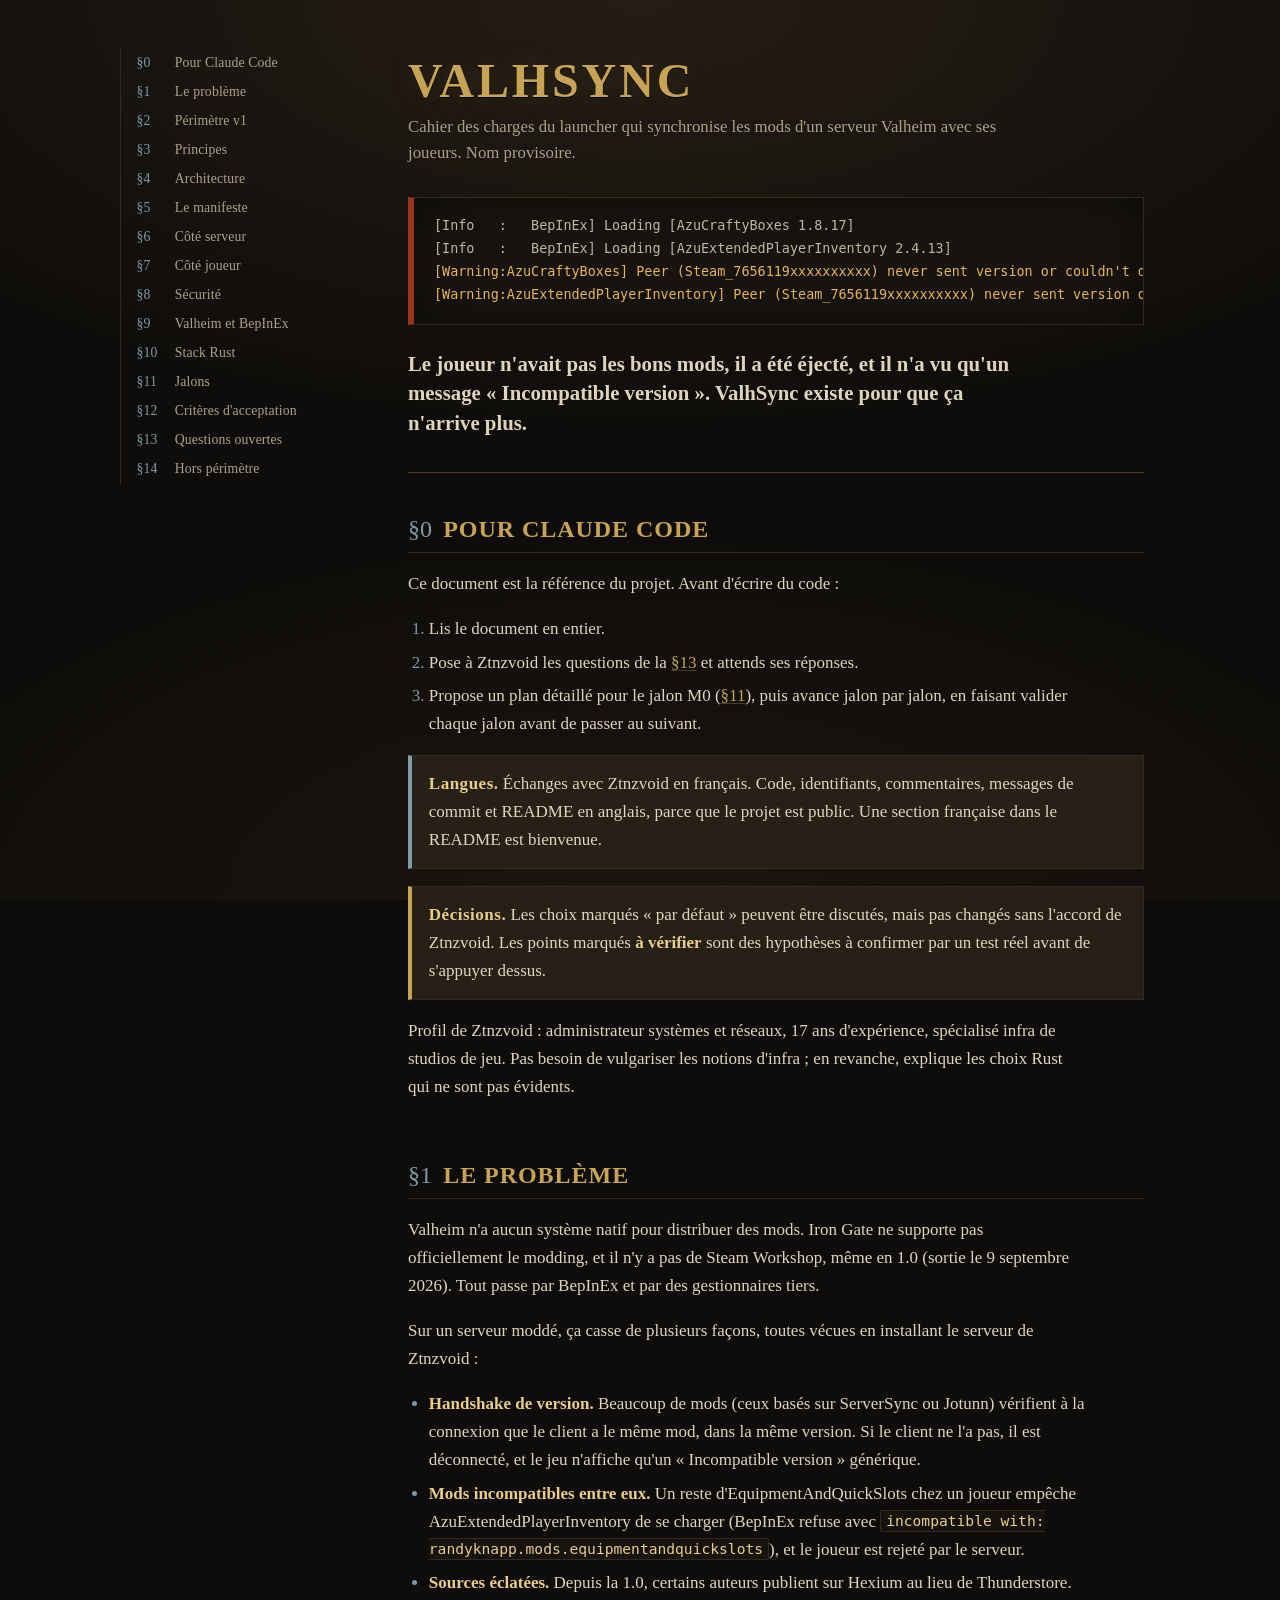
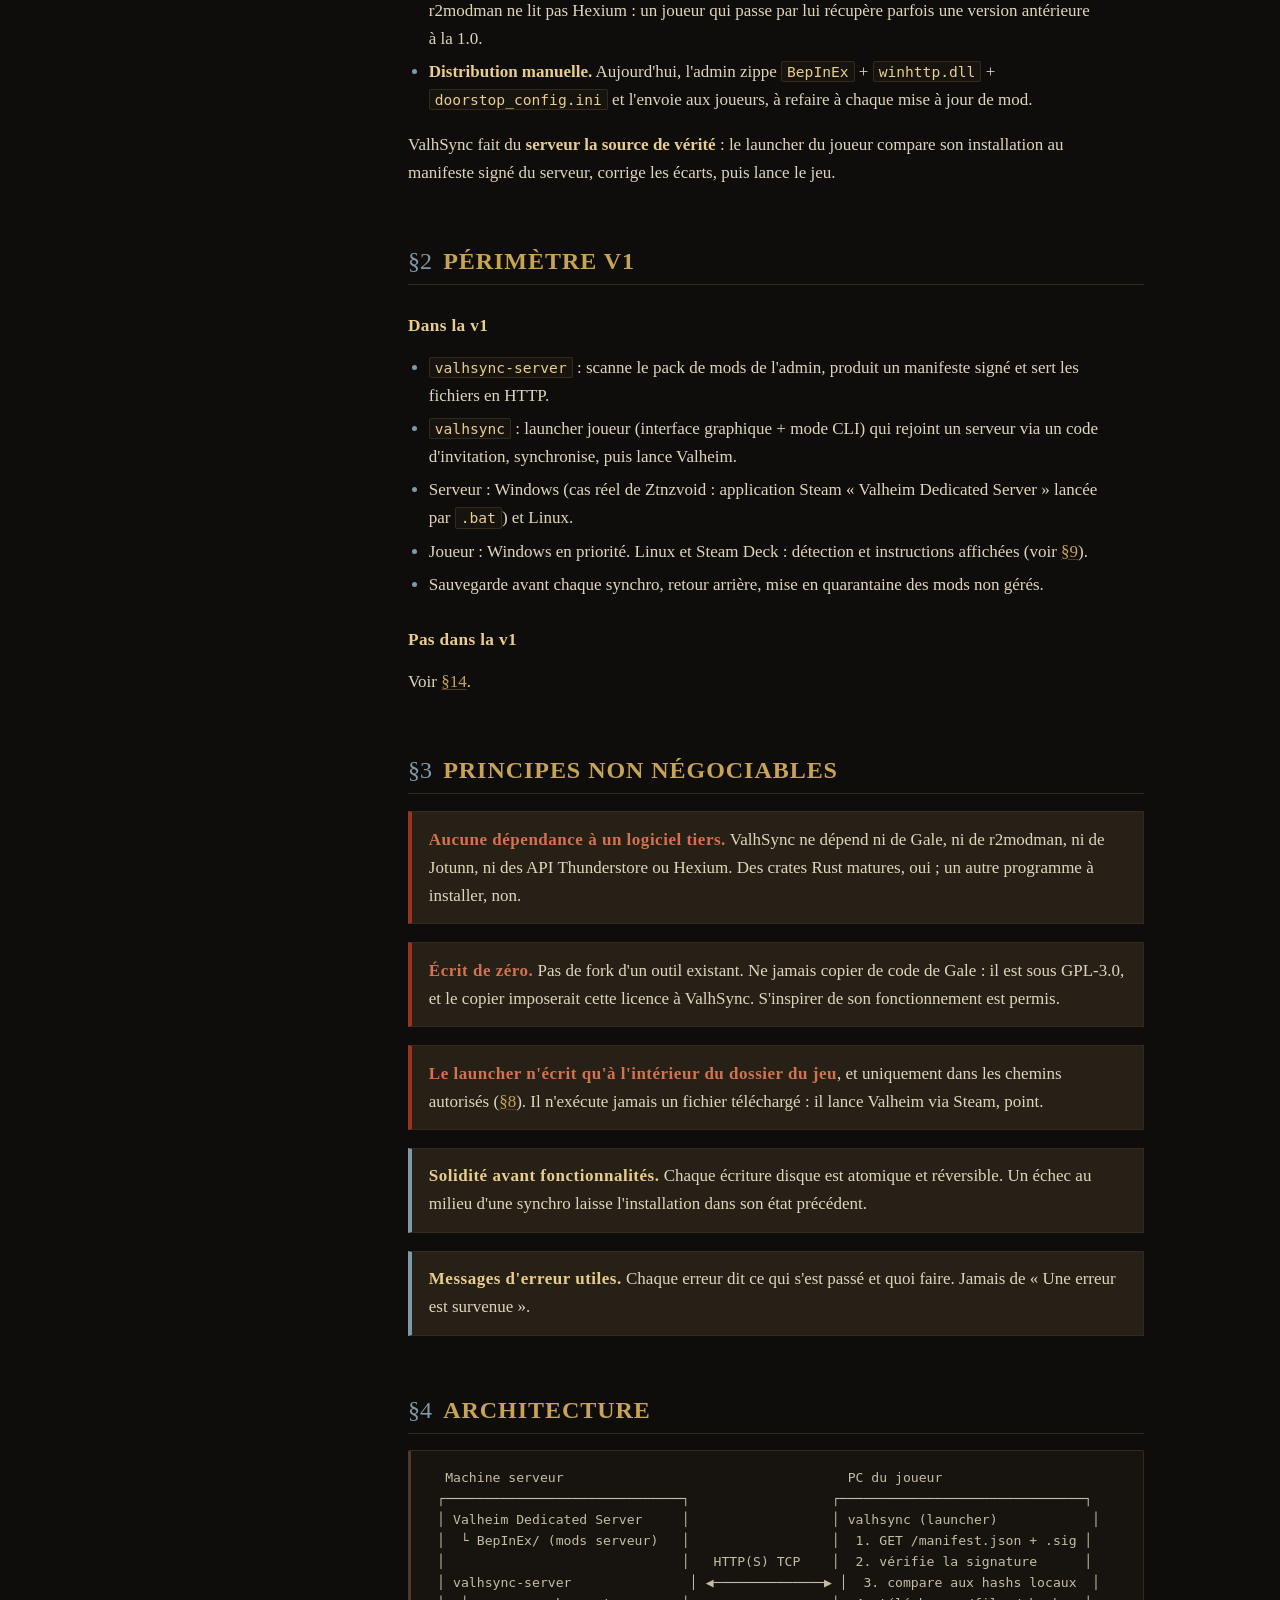
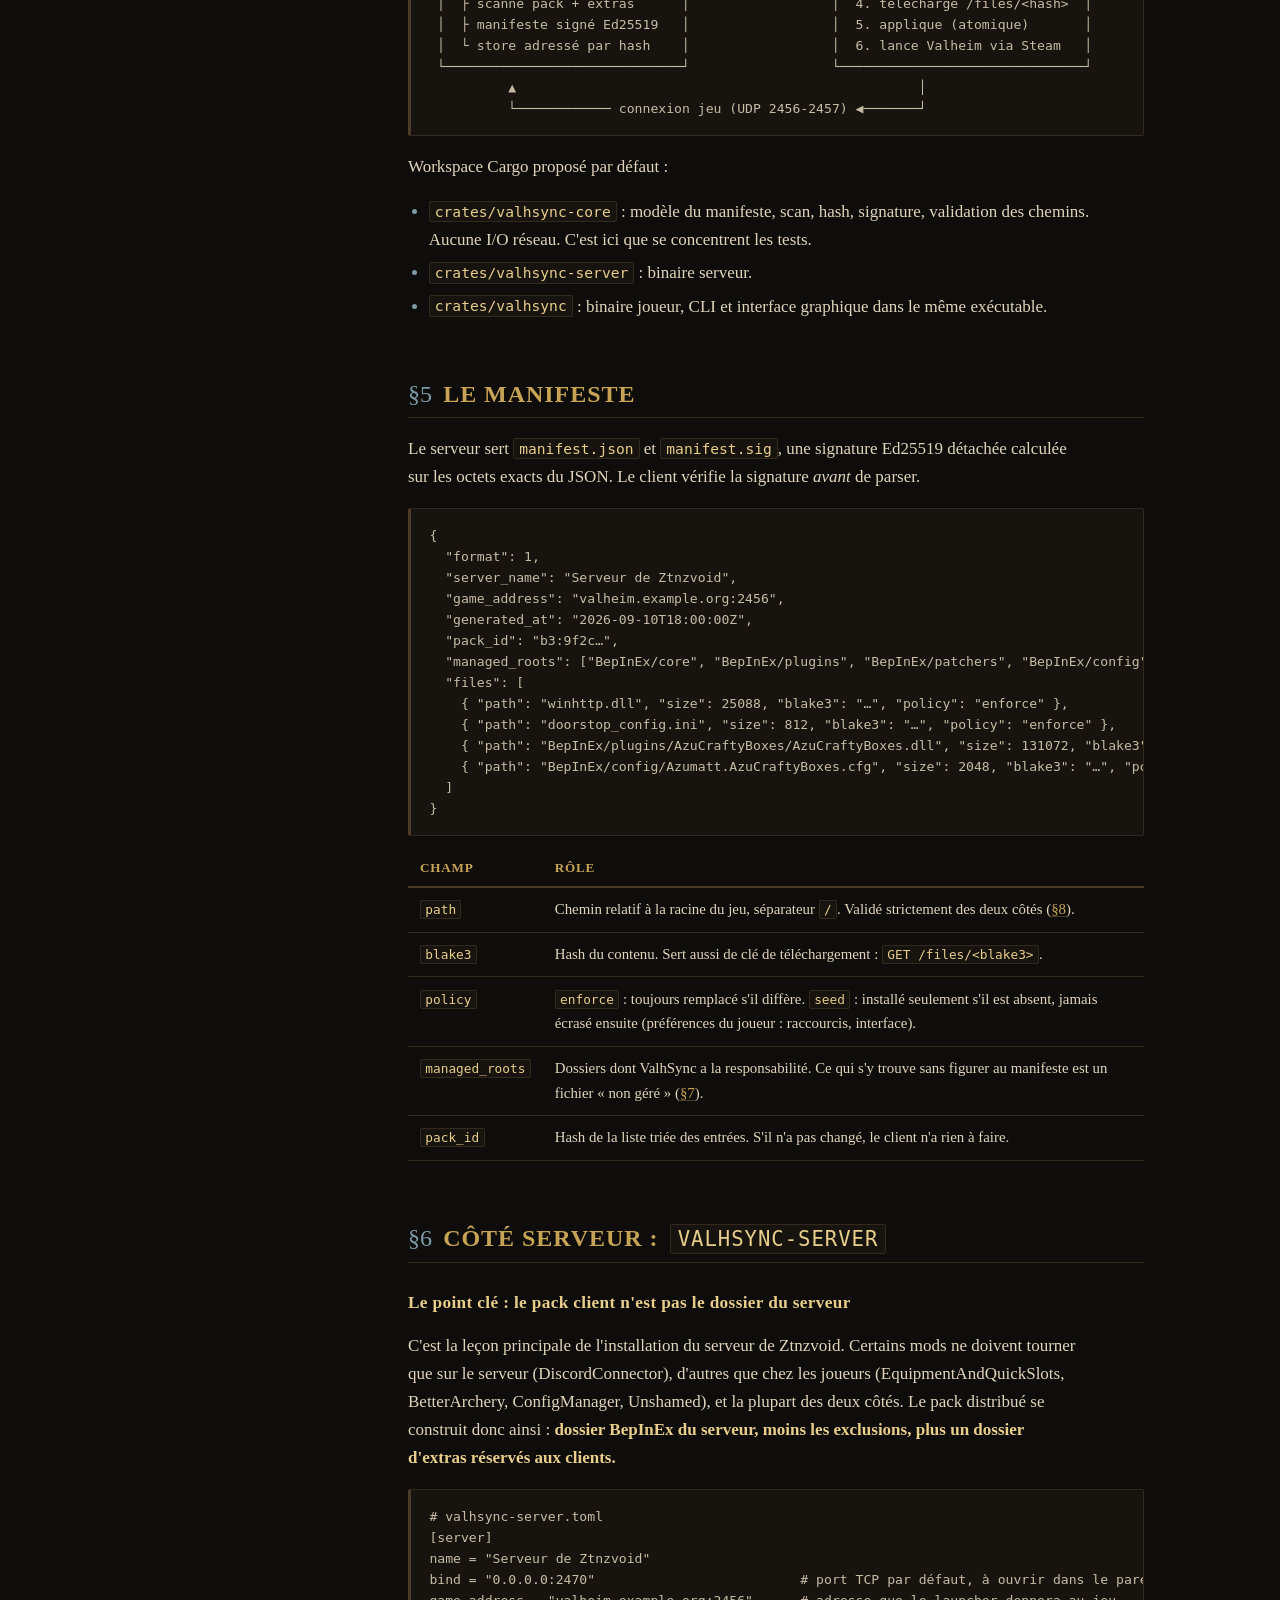
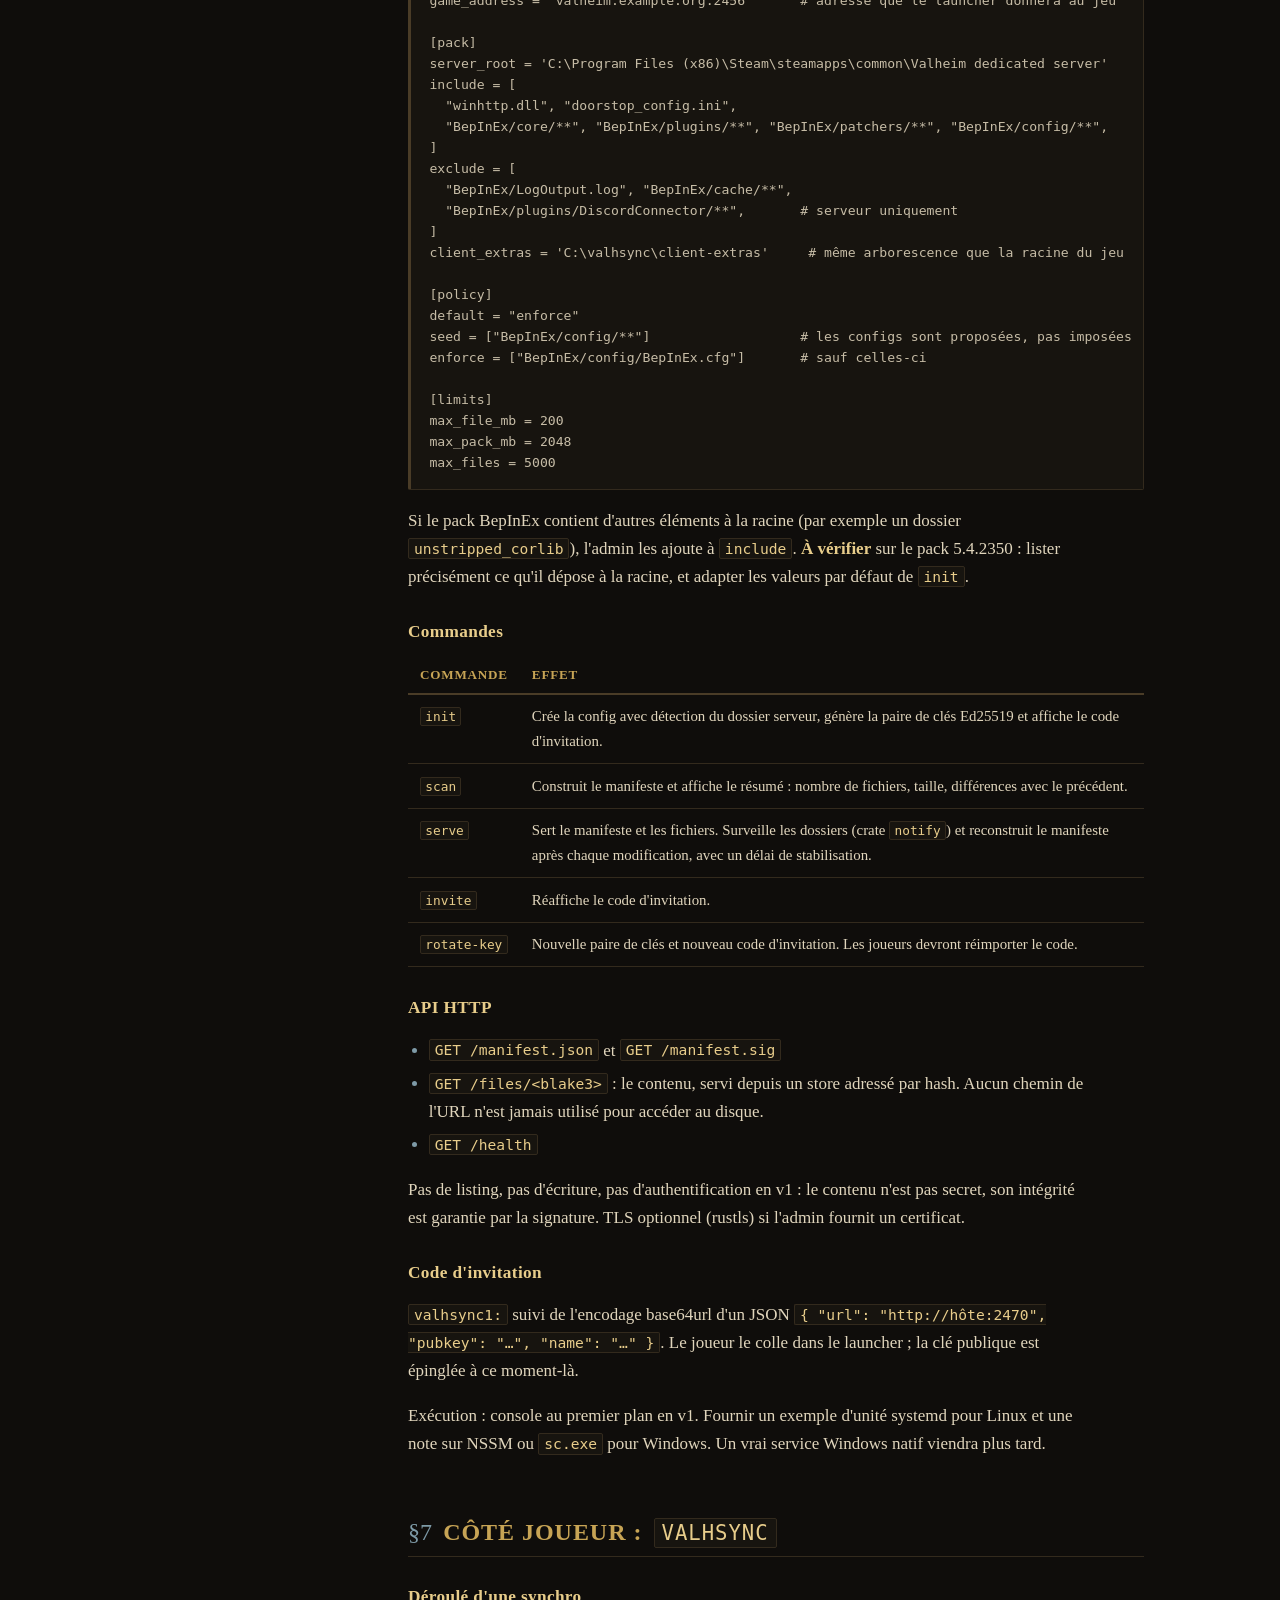
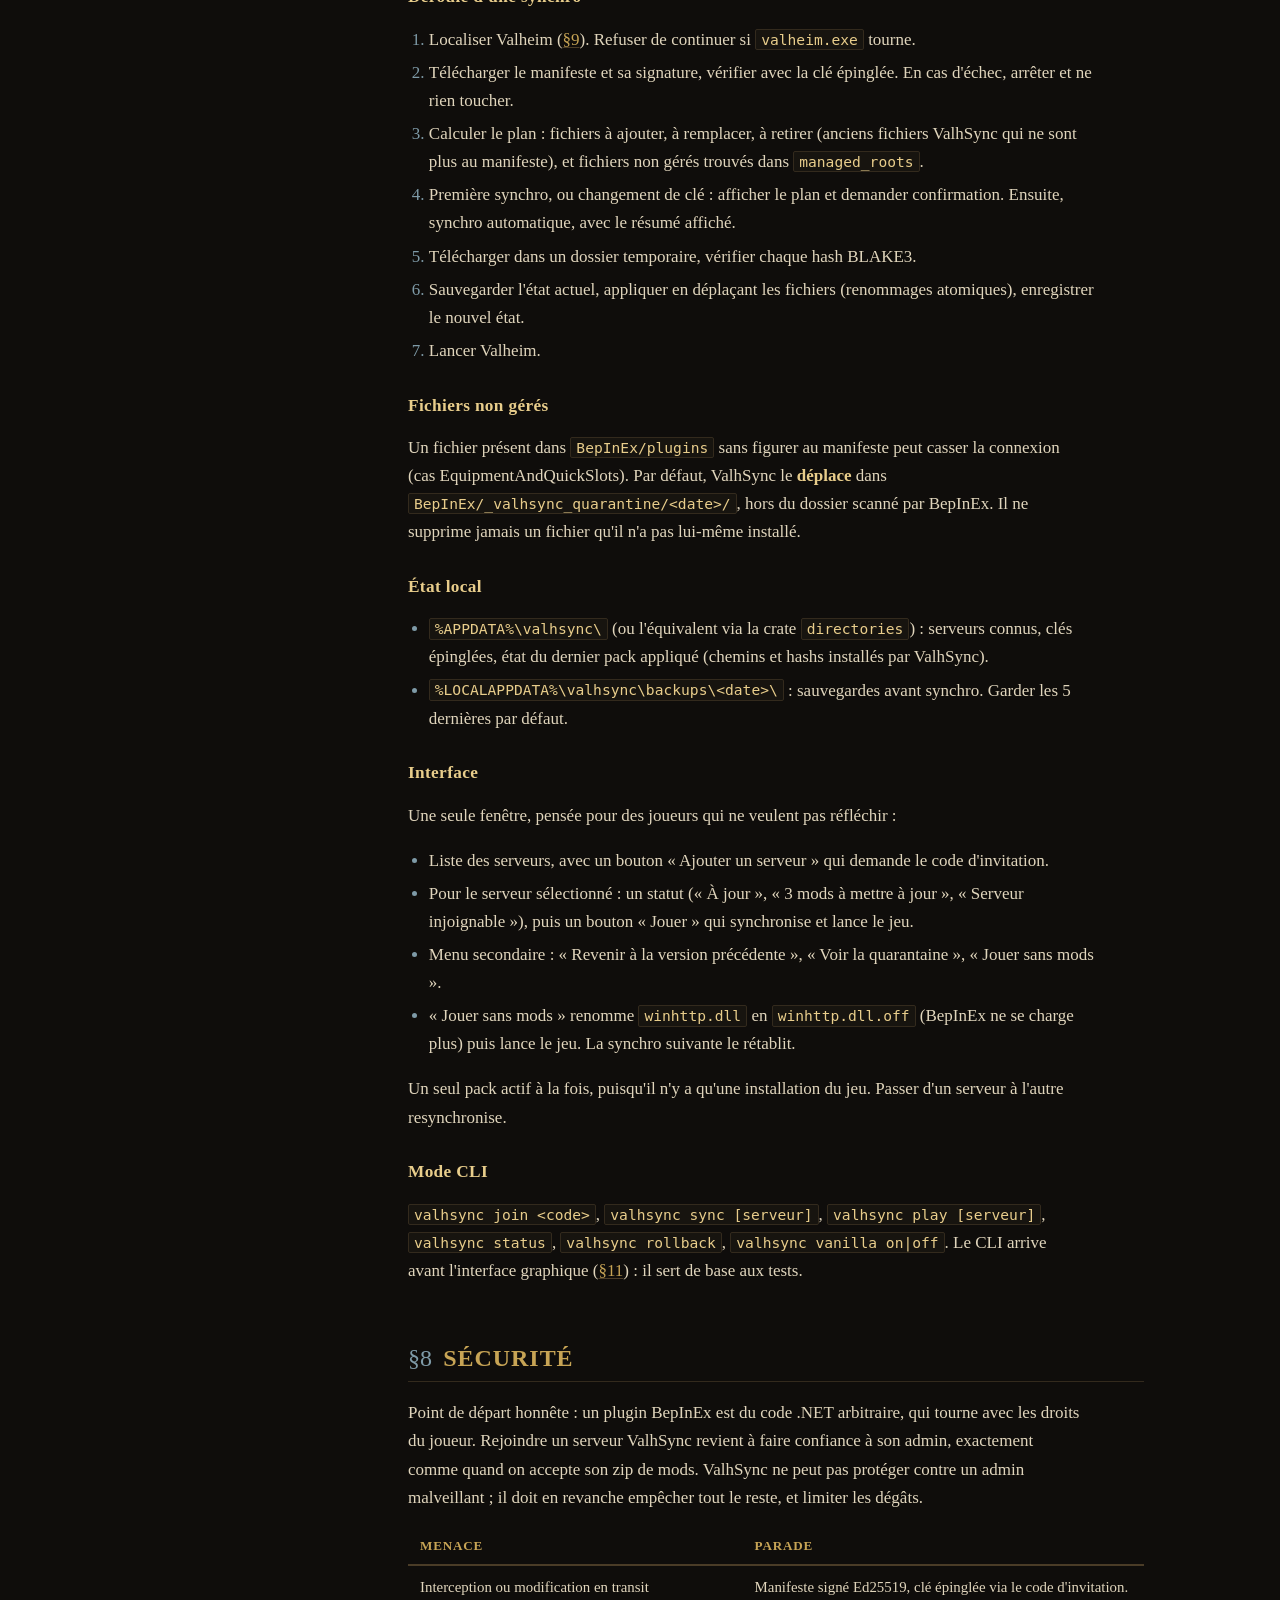
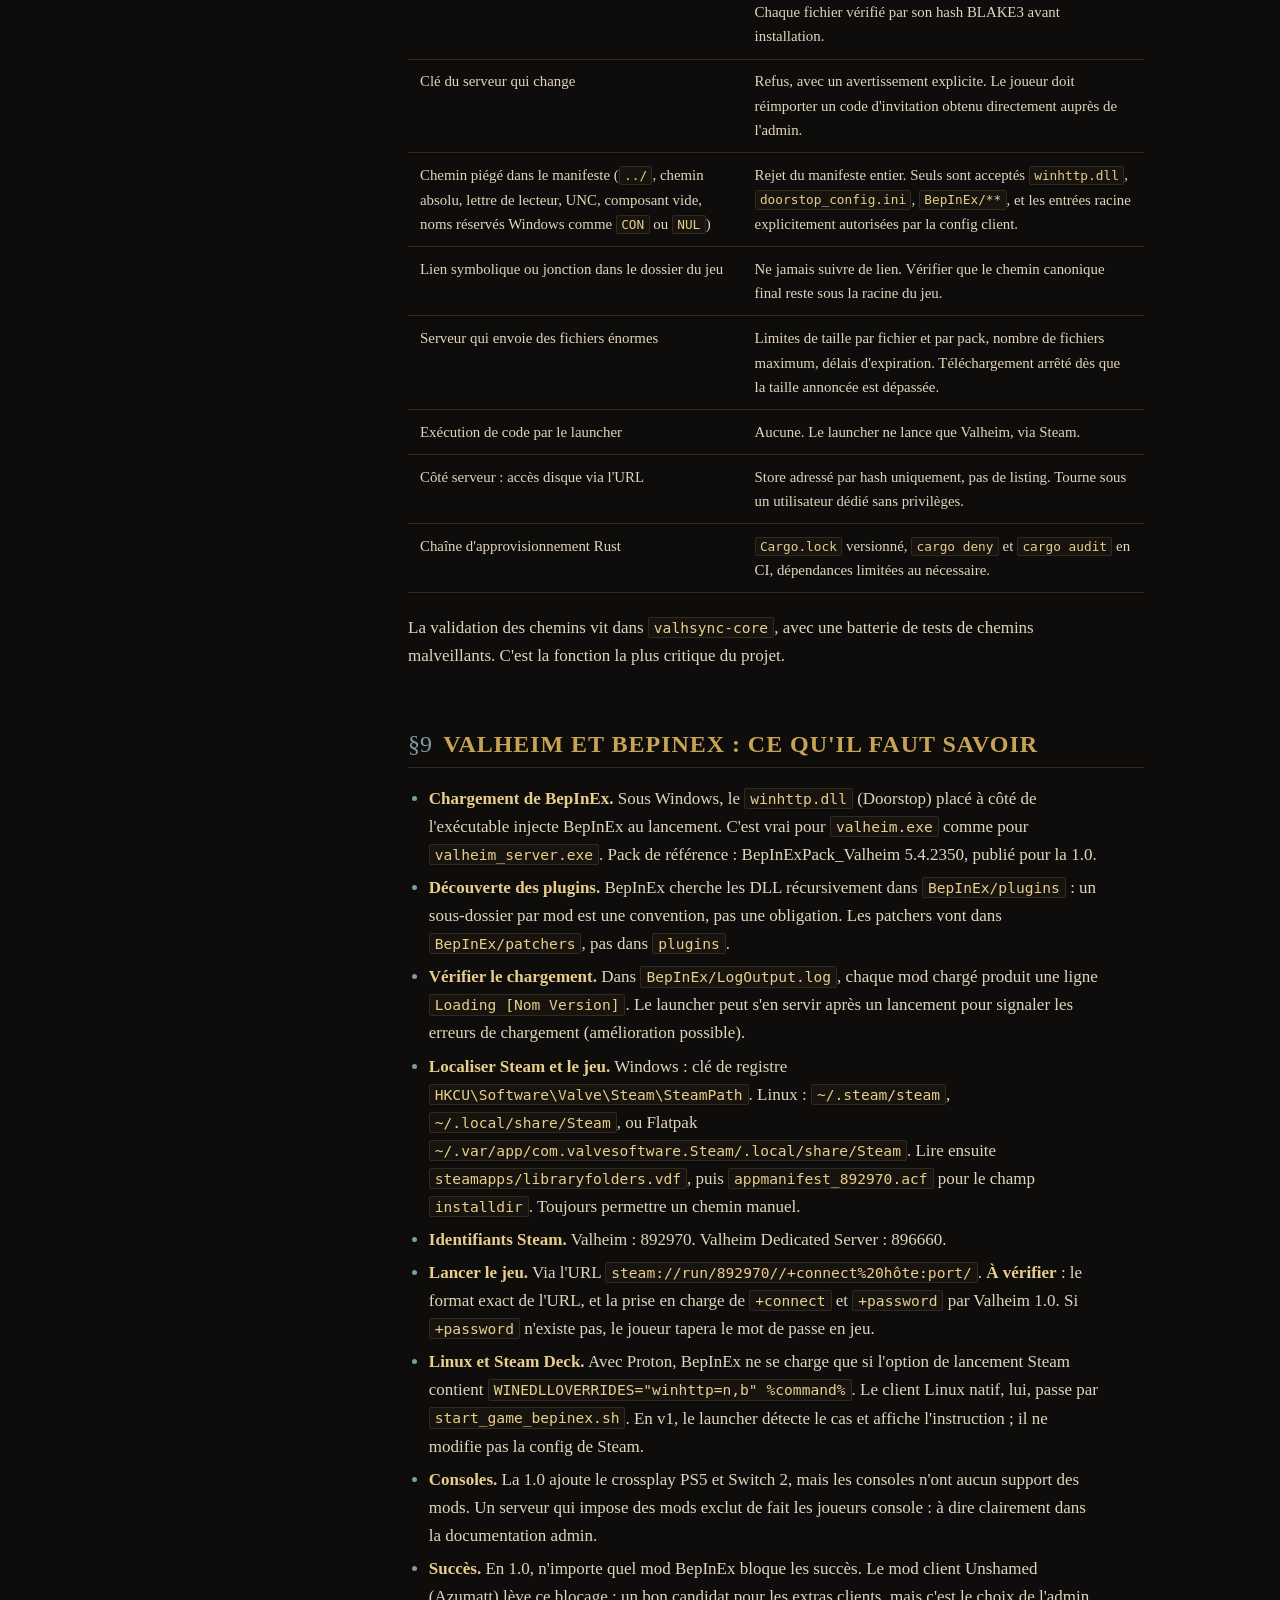
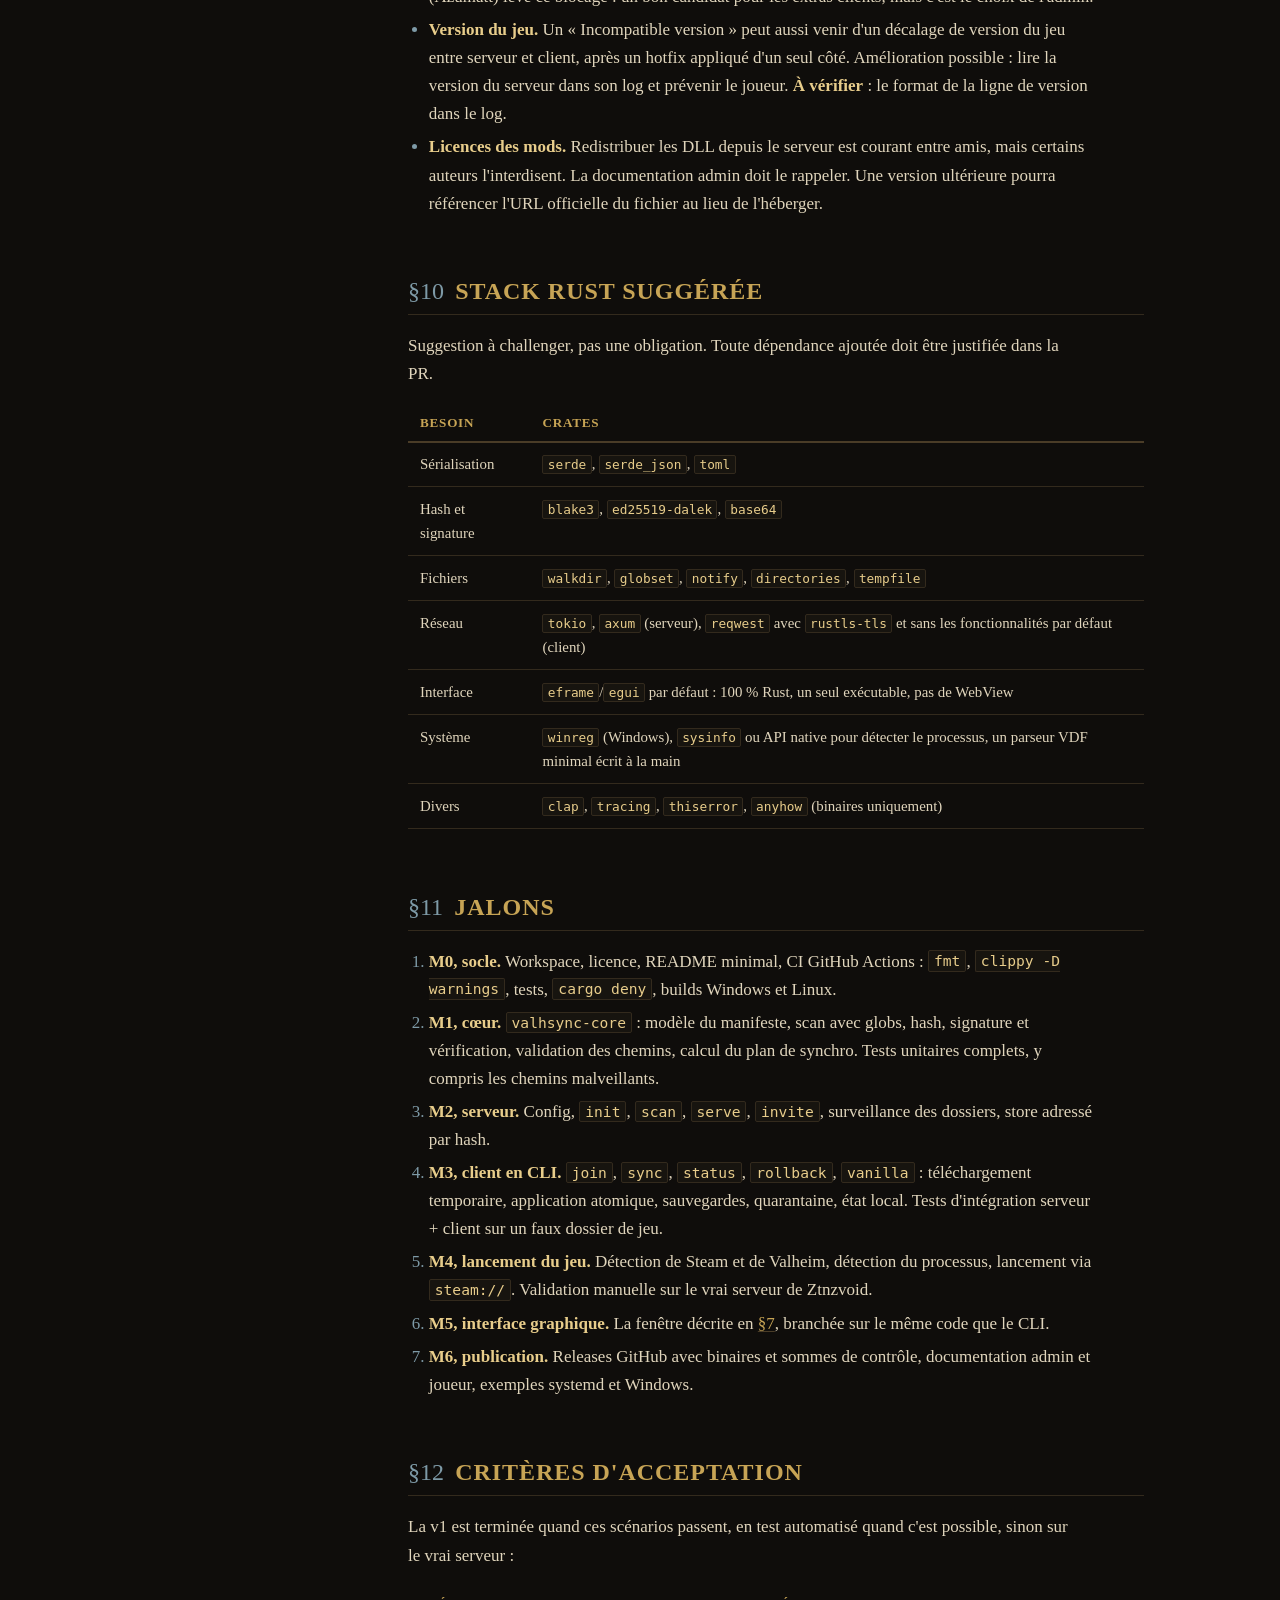
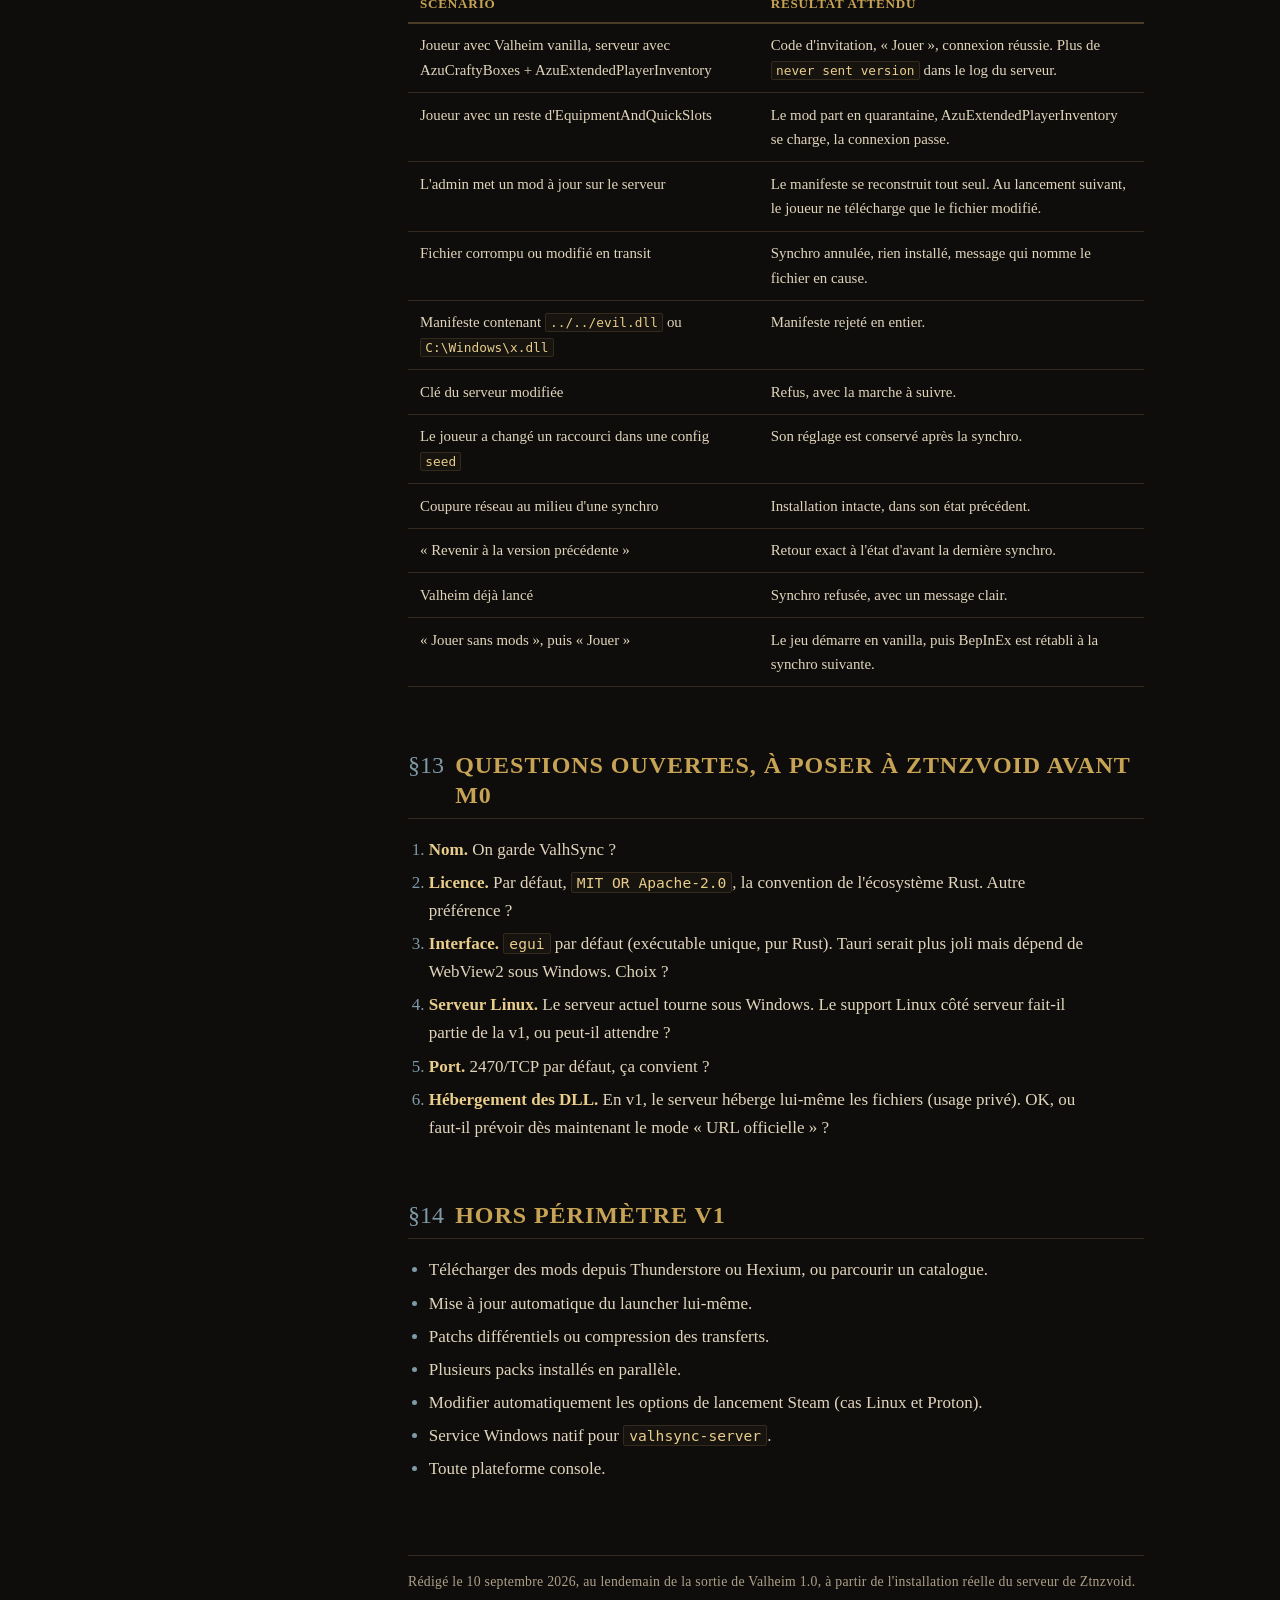
==== commit f90f0ad7: "Rename the project to ValhSync Crates, binaries, invite prefix (valhsync1:), configuration file, dat" ====
--- a/docs/cahier-des-charges.html
+++ b/docs/cahier-des-charges.html
@@ -3,9 +3,9 @@
 <head>
 <meta charset="utf-8">
 <meta name="viewport" content="width=device-width, initial-scale=1">
-<title>ValSync : cahier des charges du launcher</title>
+<title>ValhSync : cahier des charges du launcher</title>
 <style>
-  /* ── Palette ValSync, d'après l'interface de Valheim ───────────────
+  /* ── Palette ValhSync, d'après l'interface de Valheim ───────────────
      Nuit et bois brûlé pour le fond, os et parchemin pour le texte,
      laiton usé pour les titres, brume nordique pour la numérotation. */
   :root {
@@ -239,13 +239,13 @@
 <main>
 
 <header class="hero">
-  <h1>ValSync</h1>
+  <h1>ValhSync</h1>
   <p class="sub">Cahier des charges du launcher qui synchronise les mods d'un serveur Valheim avec ses joueurs. Nom provisoire.</p>
 <div class="log" role="img" aria-label="Extrait du log du serveur montrant deux joueurs déconnectés">[Info   :   BepInEx] Loading [AzuCraftyBoxes 1.8.17]
 [Info   :   BepInEx] Loading [AzuExtendedPlayerInventory 2.4.13]
 <span class="w">[Warning:AzuCraftyBoxes] Peer (Steam_7656119xxxxxxxxxx) never sent version or couldn't due to previous disconnect, disconnecting</span>
 <span class="w">[Warning:AzuExtendedPlayerInventory] Peer (Steam_7656119xxxxxxxxxx) never sent version or couldn't due to previous disconnect, disconnecting</span></div>
-  <p class="verdict">Le joueur n'avait pas les bons mods, il a été éjecté, et il n'a vu qu'un message « Incompatible version ». ValSync existe pour que ça n'arrive plus.</p>
+  <p class="verdict">Le joueur n'avait pas les bons mods, il a été éjecté, et il n'a vu qu'un message « Incompatible version ». ValhSync existe pour que ça n'arrive plus.</p>
 </header>
 
 <section id="s0">
@@ -275,15 +275,15 @@
     <li><strong>Sources éclatées.</strong> Depuis la 1.0, certains auteurs publient sur Hexium au lieu de Thunderstore. r2modman ne lit pas Hexium : un joueur qui passe par lui récupère parfois une version antérieure à la 1.0.</li>
     <li><strong>Distribution manuelle.</strong> Aujourd'hui, l'admin zippe <code>BepInEx</code> + <code>winhttp.dll</code> + <code>doorstop_config.ini</code> et l'envoie aux joueurs, à refaire à chaque mise à jour de mod.</li>
   </ul>
-  <p>ValSync fait du <strong>serveur la source de vérité</strong> : le launcher du joueur compare son installation au manifeste signé du serveur, corrige les écarts, puis lance le jeu.</p>
+  <p>ValhSync fait du <strong>serveur la source de vérité</strong> : le launcher du joueur compare son installation au manifeste signé du serveur, corrige les écarts, puis lance le jeu.</p>
 </section>
 
 <section id="s2">
   <h2><span class="n">§2</span>Périmètre v1</h2>
   <h3>Dans la v1</h3>
   <ul>
-    <li><code>valsync-server</code> : scanne le pack de mods de l'admin, produit un manifeste signé et sert les fichiers en HTTP.</li>
-    <li><code>valsync</code> : launcher joueur (interface graphique + mode CLI) qui rejoint un serveur via un code d'invitation, synchronise, puis lance Valheim.</li>
+    <li><code>valhsync-server</code> : scanne le pack de mods de l'admin, produit un manifeste signé et sert les fichiers en HTTP.</li>
+    <li><code>valhsync</code> : launcher joueur (interface graphique + mode CLI) qui rejoint un serveur via un code d'invitation, synchronise, puis lance Valheim.</li>
     <li>Serveur : Windows (cas réel de Ztnzvoid : application Steam « Valheim Dedicated Server » lancée par <code>.bat</code>) et Linux.</li>
     <li>Joueur : Windows en priorité. Linux et Steam Deck : détection et instructions affichées (voir <a href="#s9">§9</a>).</li>
     <li>Sauvegarde avant chaque synchro, retour arrière, mise en quarantaine des mods non gérés.</li>
@@ -295,10 +295,10 @@
 <section id="s3">
   <h2><span class="n">§3</span>Principes non négociables</h2>
   <div class="rule never">
-    <strong>Aucune dépendance à un logiciel tiers.</strong> ValSync ne dépend ni de Gale, ni de r2modman, ni de Jotunn, ni des API Thunderstore ou Hexium. Des crates Rust matures, oui ; un autre programme à installer, non.
+    <strong>Aucune dépendance à un logiciel tiers.</strong> ValhSync ne dépend ni de Gale, ni de r2modman, ni de Jotunn, ni des API Thunderstore ou Hexium. Des crates Rust matures, oui ; un autre programme à installer, non.
   </div>
   <div class="rule never">
-    <strong>Écrit de zéro.</strong> Pas de fork d'un outil existant. Ne jamais copier de code de Gale : il est sous GPL-3.0, et le copier imposerait cette licence à ValSync. S'inspirer de son fonctionnement est permis.
+    <strong>Écrit de zéro.</strong> Pas de fork d'un outil existant. Ne jamais copier de code de Gale : il est sous GPL-3.0, et le copier imposerait cette licence à ValhSync. S'inspirer de son fonctionnement est permis.
   </div>
   <div class="rule never">
     <strong>Le launcher n'écrit qu'à l'intérieur du dossier du jeu</strong>, et uniquement dans les chemins autorisés (<a href="#s8">§8</a>). Il n'exécute jamais un fichier téléchargé : il lance Valheim via Steam, point.
@@ -315,10 +315,10 @@
   <h2><span class="n">§4</span>Architecture</h2>
 <pre><code>  Machine serveur                                    PC du joueur
  ┌──────────────────────────────┐                  ┌───────────────────────────────┐
- │ Valheim Dedicated Server     │                  │ valsync (launcher)            │
+ │ Valheim Dedicated Server     │                  │ valhsync (launcher)            │
  │  └ BepInEx/ (mods serveur)   │                  │  1. GET /manifest.json + .sig │
  │                              │   HTTP(S) TCP    │  2. vérifie la signature      │
- │ valsync-server               │ ◀──────────────▶ │  3. compare aux hashs locaux  │
+ │ valhsync-server               │ ◀──────────────▶ │  3. compare aux hashs locaux  │
  │  ├ scanne pack + extras      │                  │  4. télécharge /files/&lt;hash&gt;  │
  │  ├ manifeste signé Ed25519   │                  │  5. applique (atomique)       │
  │  └ store adressé par hash    │                  │  6. lance Valheim via Steam   │
@@ -327,9 +327,9 @@
           └──────────── connexion jeu (UDP 2456-2457) ◀───────┘</code></pre>
   <p>Workspace Cargo proposé par défaut :</p>
   <ul>
-    <li><code>crates/valsync-core</code> : modèle du manifeste, scan, hash, signature, validation des chemins. Aucune I/O réseau. C'est ici que se concentrent les tests.</li>
-    <li><code>crates/valsync-server</code> : binaire serveur.</li>
-    <li><code>crates/valsync</code> : binaire joueur, CLI et interface graphique dans le même exécutable.</li>
+    <li><code>crates/valhsync-core</code> : modèle du manifeste, scan, hash, signature, validation des chemins. Aucune I/O réseau. C'est ici que se concentrent les tests.</li>
+    <li><code>crates/valhsync-server</code> : binaire serveur.</li>
+    <li><code>crates/valhsync</code> : binaire joueur, CLI et interface graphique dans le même exécutable.</li>
   </ul>
 </section>
 
@@ -356,17 +356,17 @@
       <tr><td><code>path</code></td><td>Chemin relatif à la racine du jeu, séparateur <code>/</code>. Validé strictement des deux côtés (<a href="#s8">§8</a>).</td></tr>
       <tr><td><code>blake3</code></td><td>Hash du contenu. Sert aussi de clé de téléchargement : <code>GET /files/&lt;blake3&gt;</code>.</td></tr>
       <tr><td><code>policy</code></td><td><code>enforce</code> : toujours remplacé s'il diffère. <code>seed</code> : installé seulement s'il est absent, jamais écrasé ensuite (préférences du joueur : raccourcis, interface).</td></tr>
-      <tr><td><code>managed_roots</code></td><td>Dossiers dont ValSync a la responsabilité. Ce qui s'y trouve sans figurer au manifeste est un fichier « non géré » (<a href="#s7">§7</a>).</td></tr>
+      <tr><td><code>managed_roots</code></td><td>Dossiers dont ValhSync a la responsabilité. Ce qui s'y trouve sans figurer au manifeste est un fichier « non géré » (<a href="#s7">§7</a>).</td></tr>
       <tr><td><code>pack_id</code></td><td>Hash de la liste triée des entrées. S'il n'a pas changé, le client n'a rien à faire.</td></tr>
     </tbody>
   </table>
 </section>
 
 <section id="s6">
-  <h2><span class="n">§6</span>Côté serveur : <code>valsync-server</code></h2>
+  <h2><span class="n">§6</span>Côté serveur : <code>valhsync-server</code></h2>
   <h3>Le point clé : le pack client n'est pas le dossier du serveur</h3>
   <p>C'est la leçon principale de l'installation du serveur de Ztnzvoid. Certains mods ne doivent tourner que sur le serveur (DiscordConnector), d'autres que chez les joueurs (EquipmentAndQuickSlots, BetterArchery, ConfigManager, Unshamed), et la plupart des deux côtés. Le pack distribué se construit donc ainsi : <strong>dossier BepInEx du serveur, moins les exclusions, plus un dossier d'extras réservés aux clients.</strong></p>
-<pre><code># valsync-server.toml
+<pre><code># valhsync-server.toml
 [server]
 name = "Serveur de Ztnzvoid"
 bind = "0.0.0.0:2470"                          # port TCP par défaut, à ouvrir dans le pare-feu
@@ -382,7 +382,7 @@
   "BepInEx/LogOutput.log", "BepInEx/cache/**",
   "BepInEx/plugins/DiscordConnector/**",       # serveur uniquement
 ]
-client_extras = 'C:\valsync\client-extras'     # même arborescence que la racine du jeu
+client_extras = 'C:\valhsync\client-extras'     # même arborescence que la racine du jeu
 
 [policy]
 default = "enforce"
@@ -416,17 +416,17 @@
   <p>Pas de listing, pas d'écriture, pas d'authentification en v1 : le contenu n'est pas secret, son intégrité est garantie par la signature. TLS optionnel (rustls) si l'admin fournit un certificat.</p>
 
   <h3>Code d'invitation</h3>
-  <p><code>valsync1:</code> suivi de l'encodage base64url d'un JSON <code>{ "url": "http://hôte:2470", "pubkey": "…", "name": "…" }</code>. Le joueur le colle dans le launcher ; la clé publique est épinglée à ce moment-là.</p>
+  <p><code>valhsync1:</code> suivi de l'encodage base64url d'un JSON <code>{ "url": "http://hôte:2470", "pubkey": "…", "name": "…" }</code>. Le joueur le colle dans le launcher ; la clé publique est épinglée à ce moment-là.</p>
   <p>Exécution : console au premier plan en v1. Fournir un exemple d'unité systemd pour Linux et une note sur NSSM ou <code>sc.exe</code> pour Windows. Un vrai service Windows natif viendra plus tard.</p>
 </section>
 
 <section id="s7">
-  <h2><span class="n">§7</span>Côté joueur : <code>valsync</code></h2>
+  <h2><span class="n">§7</span>Côté joueur : <code>valhsync</code></h2>
   <h3>Déroulé d'une synchro</h3>
   <ol>
     <li>Localiser Valheim (<a href="#s9">§9</a>). Refuser de continuer si <code>valheim.exe</code> tourne.</li>
     <li>Télécharger le manifeste et sa signature, vérifier avec la clé épinglée. En cas d'échec, arrêter et ne rien toucher.</li>
-    <li>Calculer le plan : fichiers à ajouter, à remplacer, à retirer (anciens fichiers ValSync qui ne sont plus au manifeste), et fichiers non gérés trouvés dans <code>managed_roots</code>.</li>
+    <li>Calculer le plan : fichiers à ajouter, à remplacer, à retirer (anciens fichiers ValhSync qui ne sont plus au manifeste), et fichiers non gérés trouvés dans <code>managed_roots</code>.</li>
     <li>Première synchro, ou changement de clé : afficher le plan et demander confirmation. Ensuite, synchro automatique, avec le résumé affiché.</li>
     <li>Télécharger dans un dossier temporaire, vérifier chaque hash BLAKE3.</li>
     <li>Sauvegarder l'état actuel, appliquer en déplaçant les fichiers (renommages atomiques), enregistrer le nouvel état.</li>
@@ -434,12 +434,12 @@
   </ol>
 
   <h3>Fichiers non gérés</h3>
-  <p>Un fichier présent dans <code>BepInEx/plugins</code> sans figurer au manifeste peut casser la connexion (cas EquipmentAndQuickSlots). Par défaut, ValSync le <strong>déplace</strong> dans <code>BepInEx/_valsync_quarantine/&lt;date&gt;/</code>, hors du dossier scanné par BepInEx. Il ne supprime jamais un fichier qu'il n'a pas lui-même installé.</p>
+  <p>Un fichier présent dans <code>BepInEx/plugins</code> sans figurer au manifeste peut casser la connexion (cas EquipmentAndQuickSlots). Par défaut, ValhSync le <strong>déplace</strong> dans <code>BepInEx/_valhsync_quarantine/&lt;date&gt;/</code>, hors du dossier scanné par BepInEx. Il ne supprime jamais un fichier qu'il n'a pas lui-même installé.</p>
 
   <h3>État local</h3>
   <ul>
-    <li><code>%APPDATA%\valsync\</code> (ou l'équivalent via la crate <code>directories</code>) : serveurs connus, clés épinglées, état du dernier pack appliqué (chemins et hashs installés par ValSync).</li>
-    <li><code>%LOCALAPPDATA%\valsync\backups\&lt;date&gt;\</code> : sauvegardes avant synchro. Garder les 5 dernières par défaut.</li>
+    <li><code>%APPDATA%\valhsync\</code> (ou l'équivalent via la crate <code>directories</code>) : serveurs connus, clés épinglées, état du dernier pack appliqué (chemins et hashs installés par ValhSync).</li>
+    <li><code>%LOCALAPPDATA%\valhsync\backups\&lt;date&gt;\</code> : sauvegardes avant synchro. Garder les 5 dernières par défaut.</li>
   </ul>
 
   <h3>Interface</h3>
@@ -453,12 +453,12 @@
   <p>Un seul pack actif à la fois, puisqu'il n'y a qu'une installation du jeu. Passer d'un serveur à l'autre resynchronise.</p>
 
   <h3>Mode CLI</h3>
-  <p><code>valsync join &lt;code&gt;</code>, <code>valsync sync [serveur]</code>, <code>valsync play [serveur]</code>, <code>valsync status</code>, <code>valsync rollback</code>, <code>valsync vanilla on|off</code>. Le CLI arrive avant l'interface graphique (<a href="#s11">§11</a>) : il sert de base aux tests.</p>
+  <p><code>valhsync join &lt;code&gt;</code>, <code>valhsync sync [serveur]</code>, <code>valhsync play [serveur]</code>, <code>valhsync status</code>, <code>valhsync rollback</code>, <code>valhsync vanilla on|off</code>. Le CLI arrive avant l'interface graphique (<a href="#s11">§11</a>) : il sert de base aux tests.</p>
 </section>
 
 <section id="s8">
   <h2><span class="n">§8</span>Sécurité</h2>
-  <p>Point de départ honnête : un plugin BepInEx est du code .NET arbitraire, qui tourne avec les droits du joueur. Rejoindre un serveur ValSync revient à faire confiance à son admin, exactement comme quand on accepte son zip de mods. ValSync ne peut pas protéger contre un admin malveillant ; il doit en revanche empêcher tout le reste, et limiter les dégâts.</p>
+  <p>Point de départ honnête : un plugin BepInEx est du code .NET arbitraire, qui tourne avec les droits du joueur. Rejoindre un serveur ValhSync revient à faire confiance à son admin, exactement comme quand on accepte son zip de mods. ValhSync ne peut pas protéger contre un admin malveillant ; il doit en revanche empêcher tout le reste, et limiter les dégâts.</p>
   <table>
     <thead><tr><th>Menace</th><th>Parade</th></tr></thead>
     <tbody>
@@ -472,7 +472,7 @@
       <tr><td>Chaîne d'approvisionnement Rust</td><td><code>Cargo.lock</code> versionné, <code>cargo deny</code> et <code>cargo audit</code> en CI, dépendances limitées au nécessaire.</td></tr>
     </tbody>
   </table>
-  <p>La validation des chemins vit dans <code>valsync-core</code>, avec une batterie de tests de chemins malveillants. C'est la fonction la plus critique du projet.</p>
+  <p>La validation des chemins vit dans <code>valhsync-core</code>, avec une batterie de tests de chemins malveillants. C'est la fonction la plus critique du projet.</p>
 </section>
 
 <section id="s9">
@@ -513,7 +513,7 @@
   <h2><span class="n">§11</span>Jalons</h2>
   <ol>
     <li><strong>M0, socle.</strong> Workspace, licence, README minimal, CI GitHub Actions : <code>fmt</code>, <code>clippy -D warnings</code>, tests, <code>cargo deny</code>, builds Windows et Linux.</li>
-    <li><strong>M1, cœur.</strong> <code>valsync-core</code> : modèle du manifeste, scan avec globs, hash, signature et vérification, validation des chemins, calcul du plan de synchro. Tests unitaires complets, y compris les chemins malveillants.</li>
+    <li><strong>M1, cœur.</strong> <code>valhsync-core</code> : modèle du manifeste, scan avec globs, hash, signature et vérification, validation des chemins, calcul du plan de synchro. Tests unitaires complets, y compris les chemins malveillants.</li>
     <li><strong>M2, serveur.</strong> Config, <code>init</code>, <code>scan</code>, <code>serve</code>, <code>invite</code>, surveillance des dossiers, store adressé par hash.</li>
     <li><strong>M3, client en CLI.</strong> <code>join</code>, <code>sync</code>, <code>status</code>, <code>rollback</code>, <code>vanilla</code> : téléchargement temporaire, application atomique, sauvegardes, quarantaine, état local. Tests d'intégration serveur + client sur un faux dossier de jeu.</li>
     <li><strong>M4, lancement du jeu.</strong> Détection de Steam et de Valheim, détection du processus, lancement via <code>steam://</code>. Validation manuelle sur le vrai serveur de Ztnzvoid.</li>
@@ -546,7 +546,7 @@
 <section id="s13">
   <h2><span class="n">§13</span>Questions ouvertes, à poser à Ztnzvoid avant M0</h2>
   <ol>
-    <li><strong>Nom.</strong> On garde ValSync ?</li>
+    <li><strong>Nom.</strong> On garde ValhSync ?</li>
     <li><strong>Licence.</strong> Par défaut, <code>MIT OR Apache-2.0</code>, la convention de l'écosystème Rust. Autre préférence ?</li>
     <li><strong>Interface.</strong> <code>egui</code> par défaut (exécutable unique, pur Rust). Tauri serait plus joli mais dépend de WebView2 sous Windows. Choix ?</li>
     <li><strong>Serveur Linux.</strong> Le serveur actuel tourne sous Windows. Le support Linux côté serveur fait-il partie de la v1, ou peut-il attendre ?</li>
@@ -563,7 +563,7 @@
     <li>Patchs différentiels ou compression des transferts.</li>
     <li>Plusieurs packs installés en parallèle.</li>
     <li>Modifier automatiquement les options de lancement Steam (cas Linux et Proton).</li>
-    <li>Service Windows natif pour <code>valsync-server</code>.</li>
+    <li>Service Windows natif pour <code>valhsync-server</code>.</li>
     <li>Toute plateforme console.</li>
   </ul>
 </section>
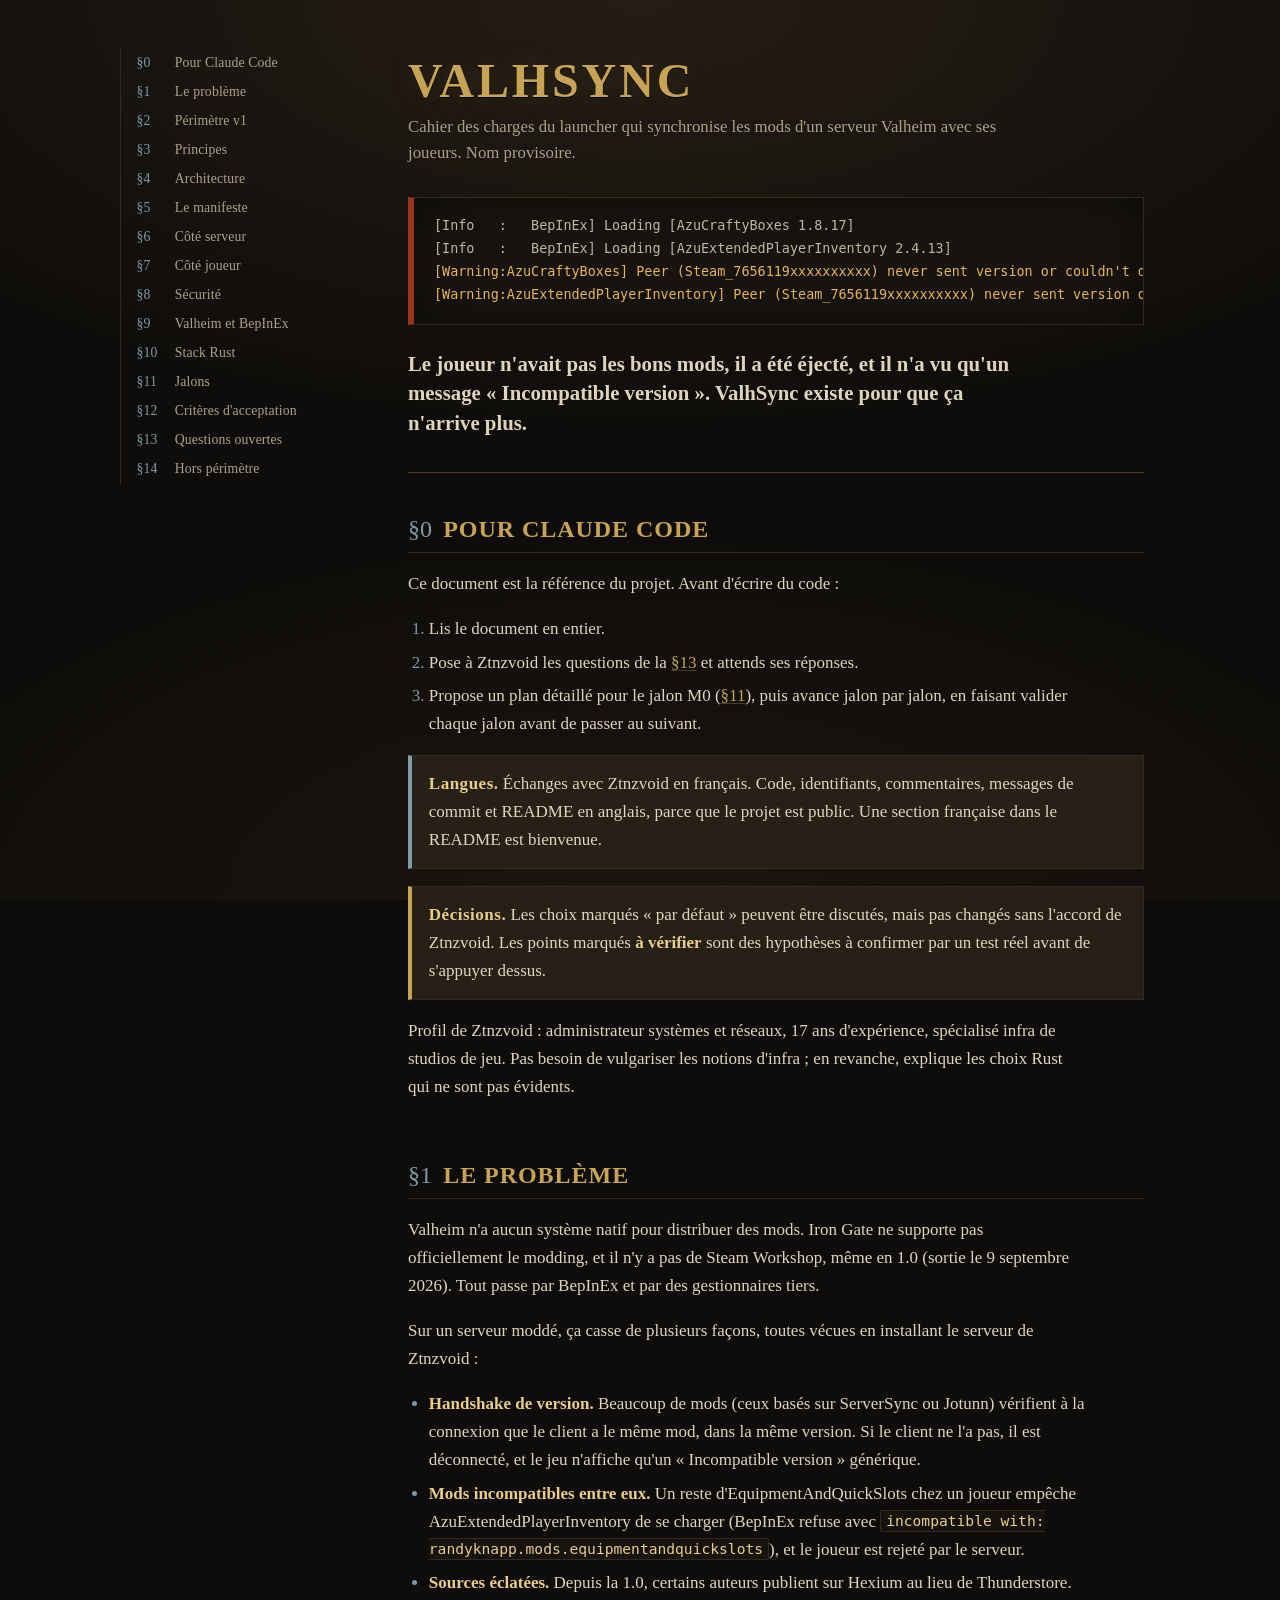
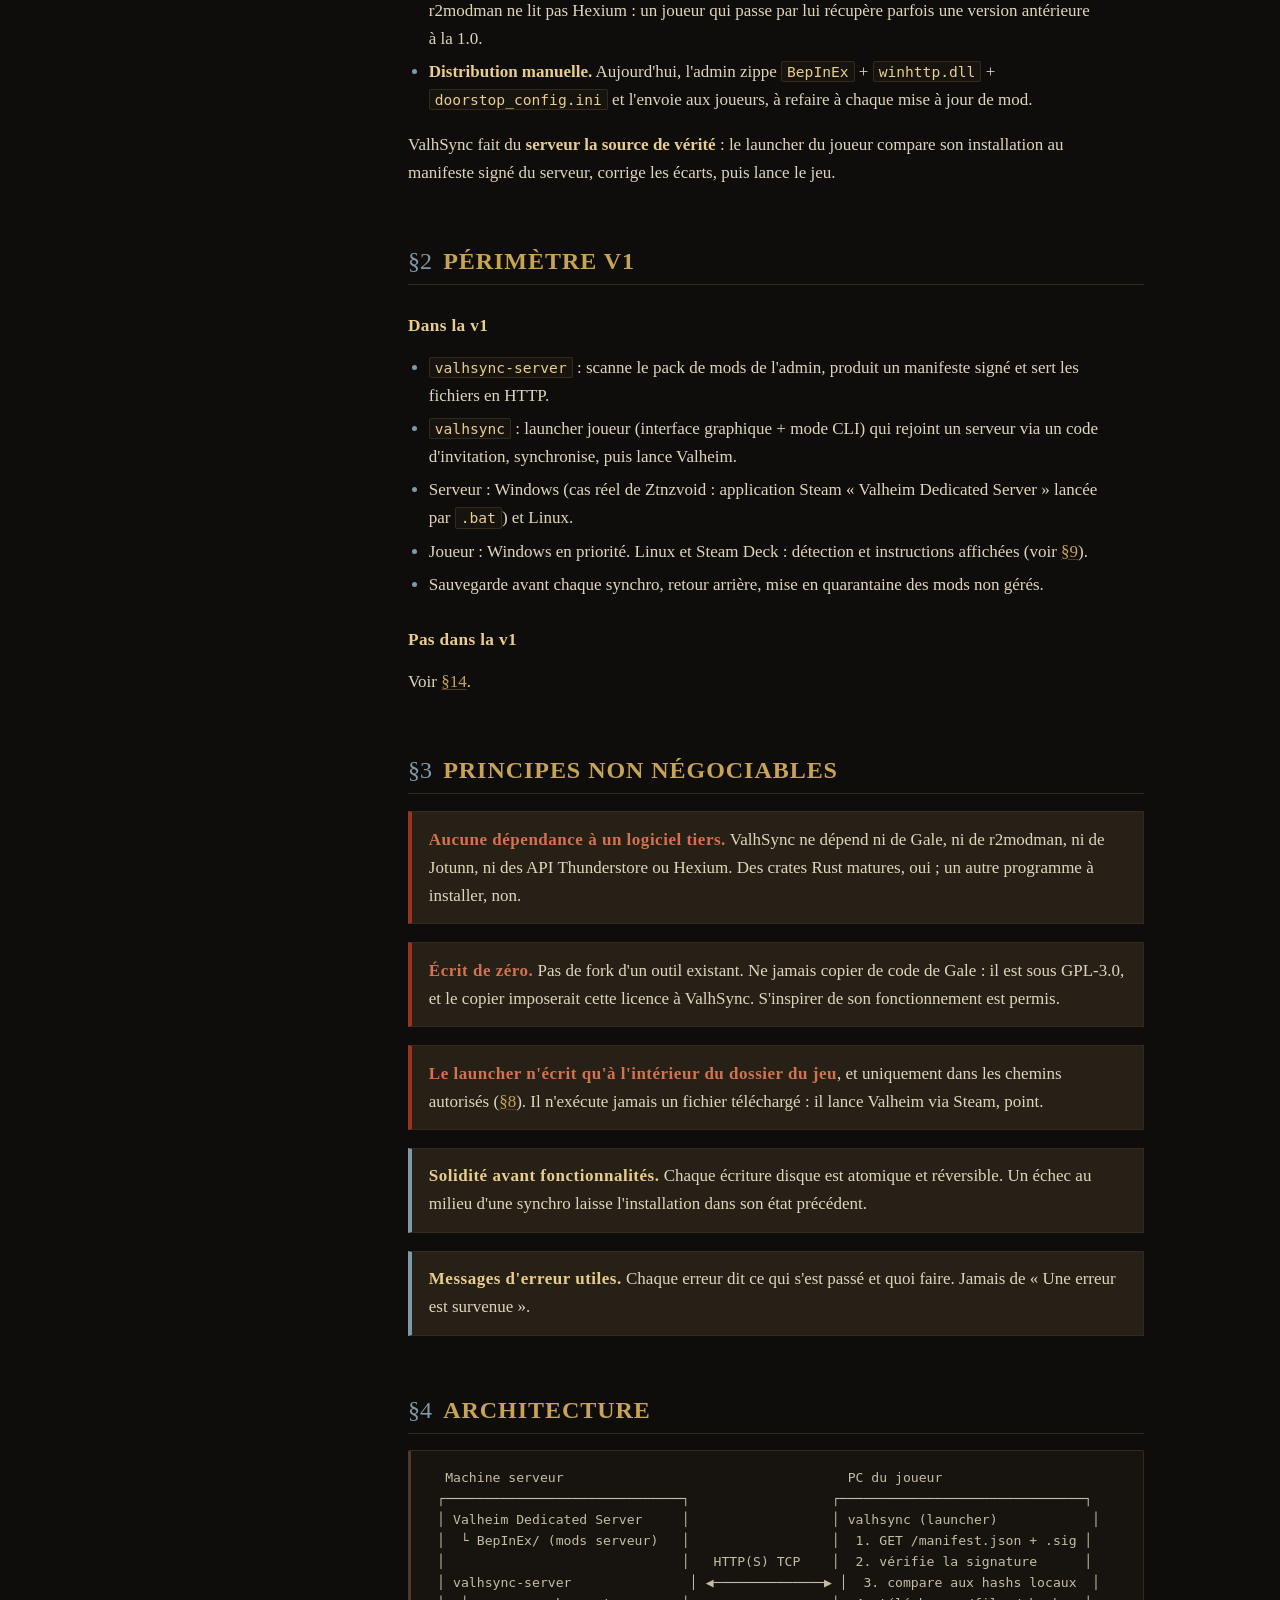
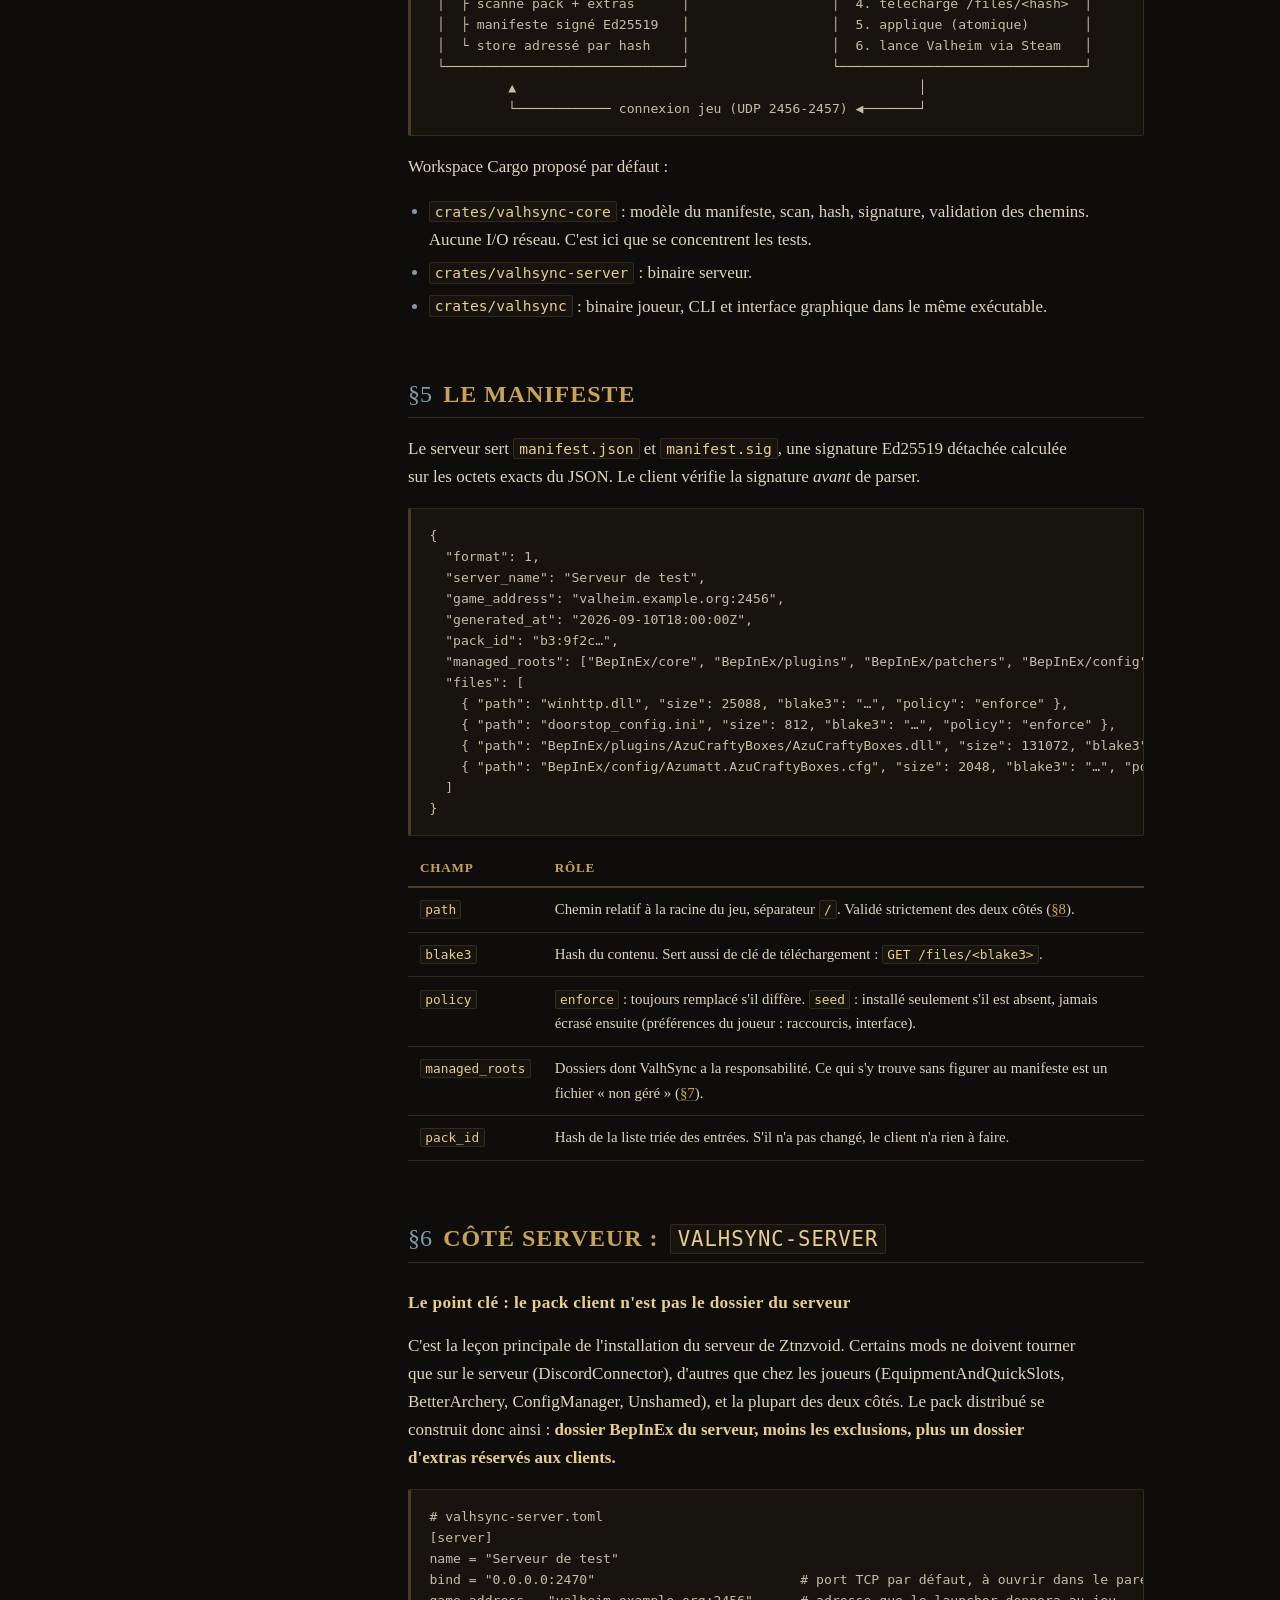
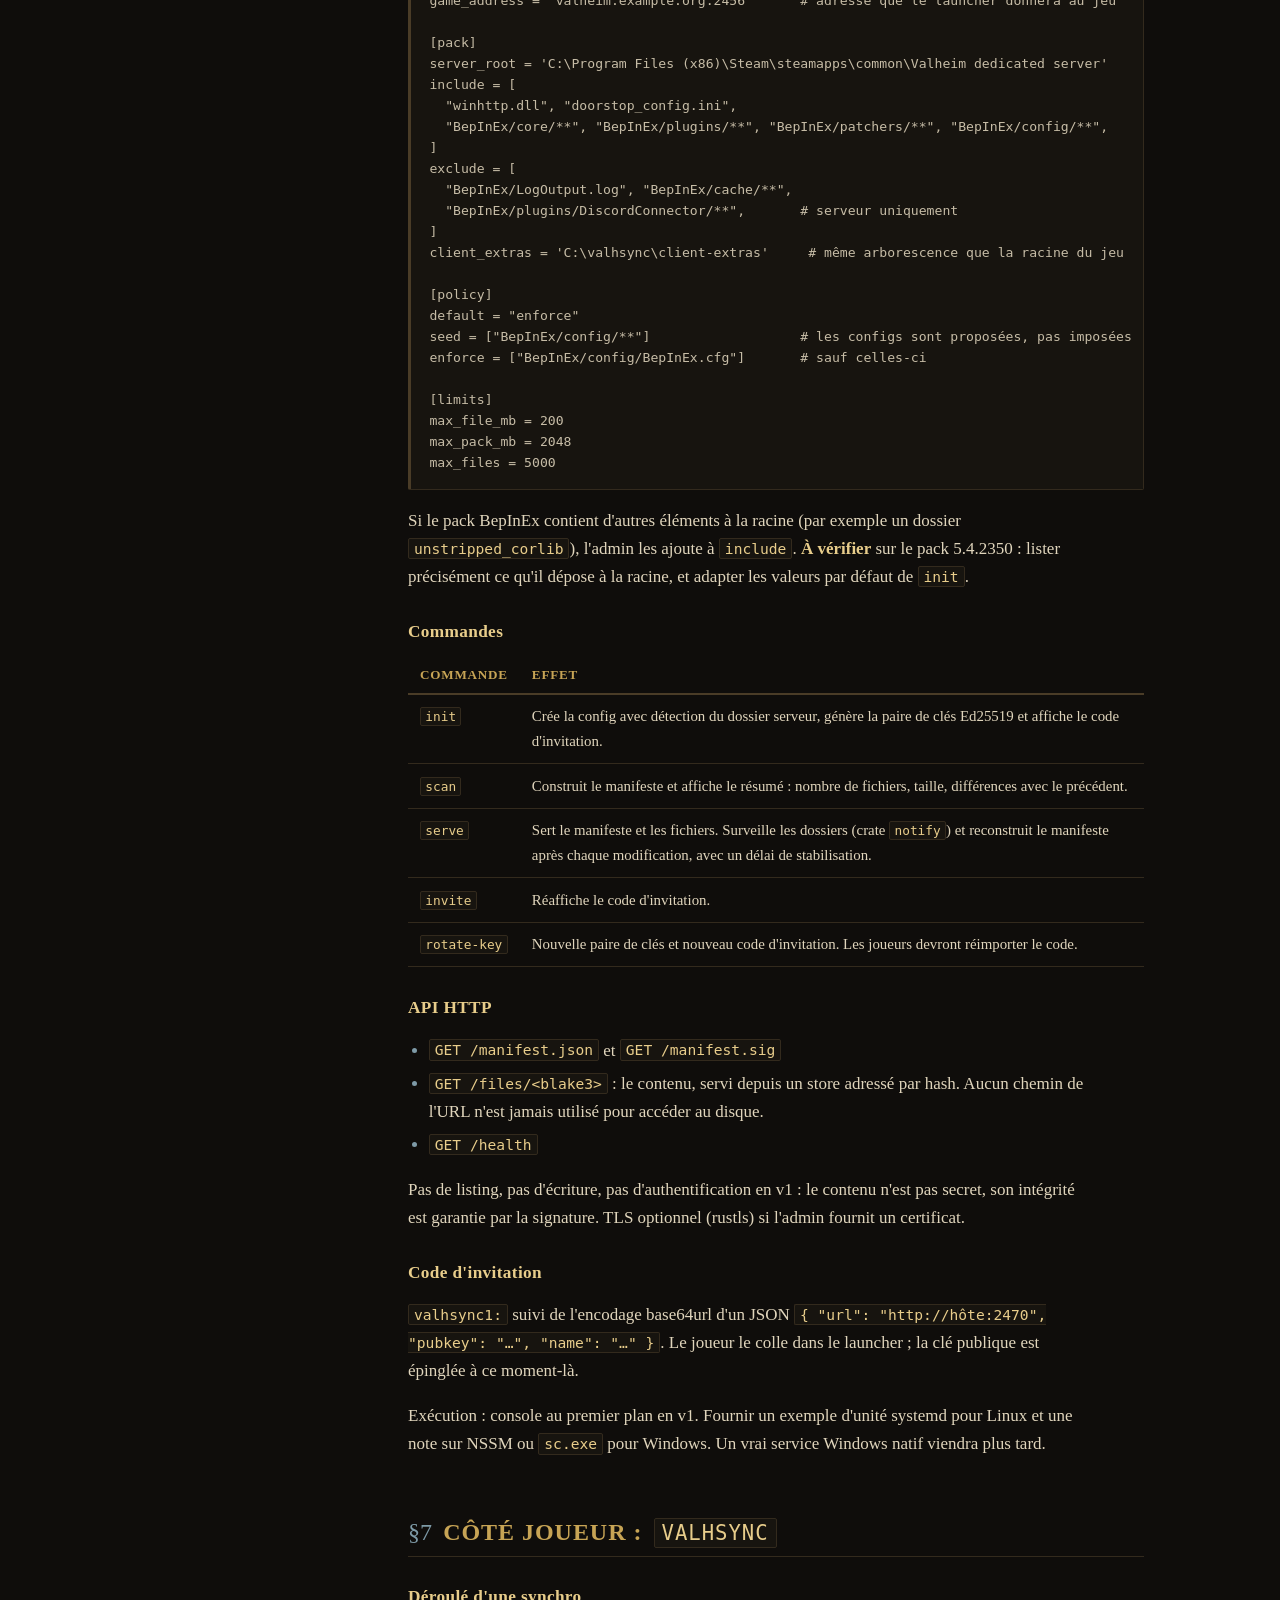
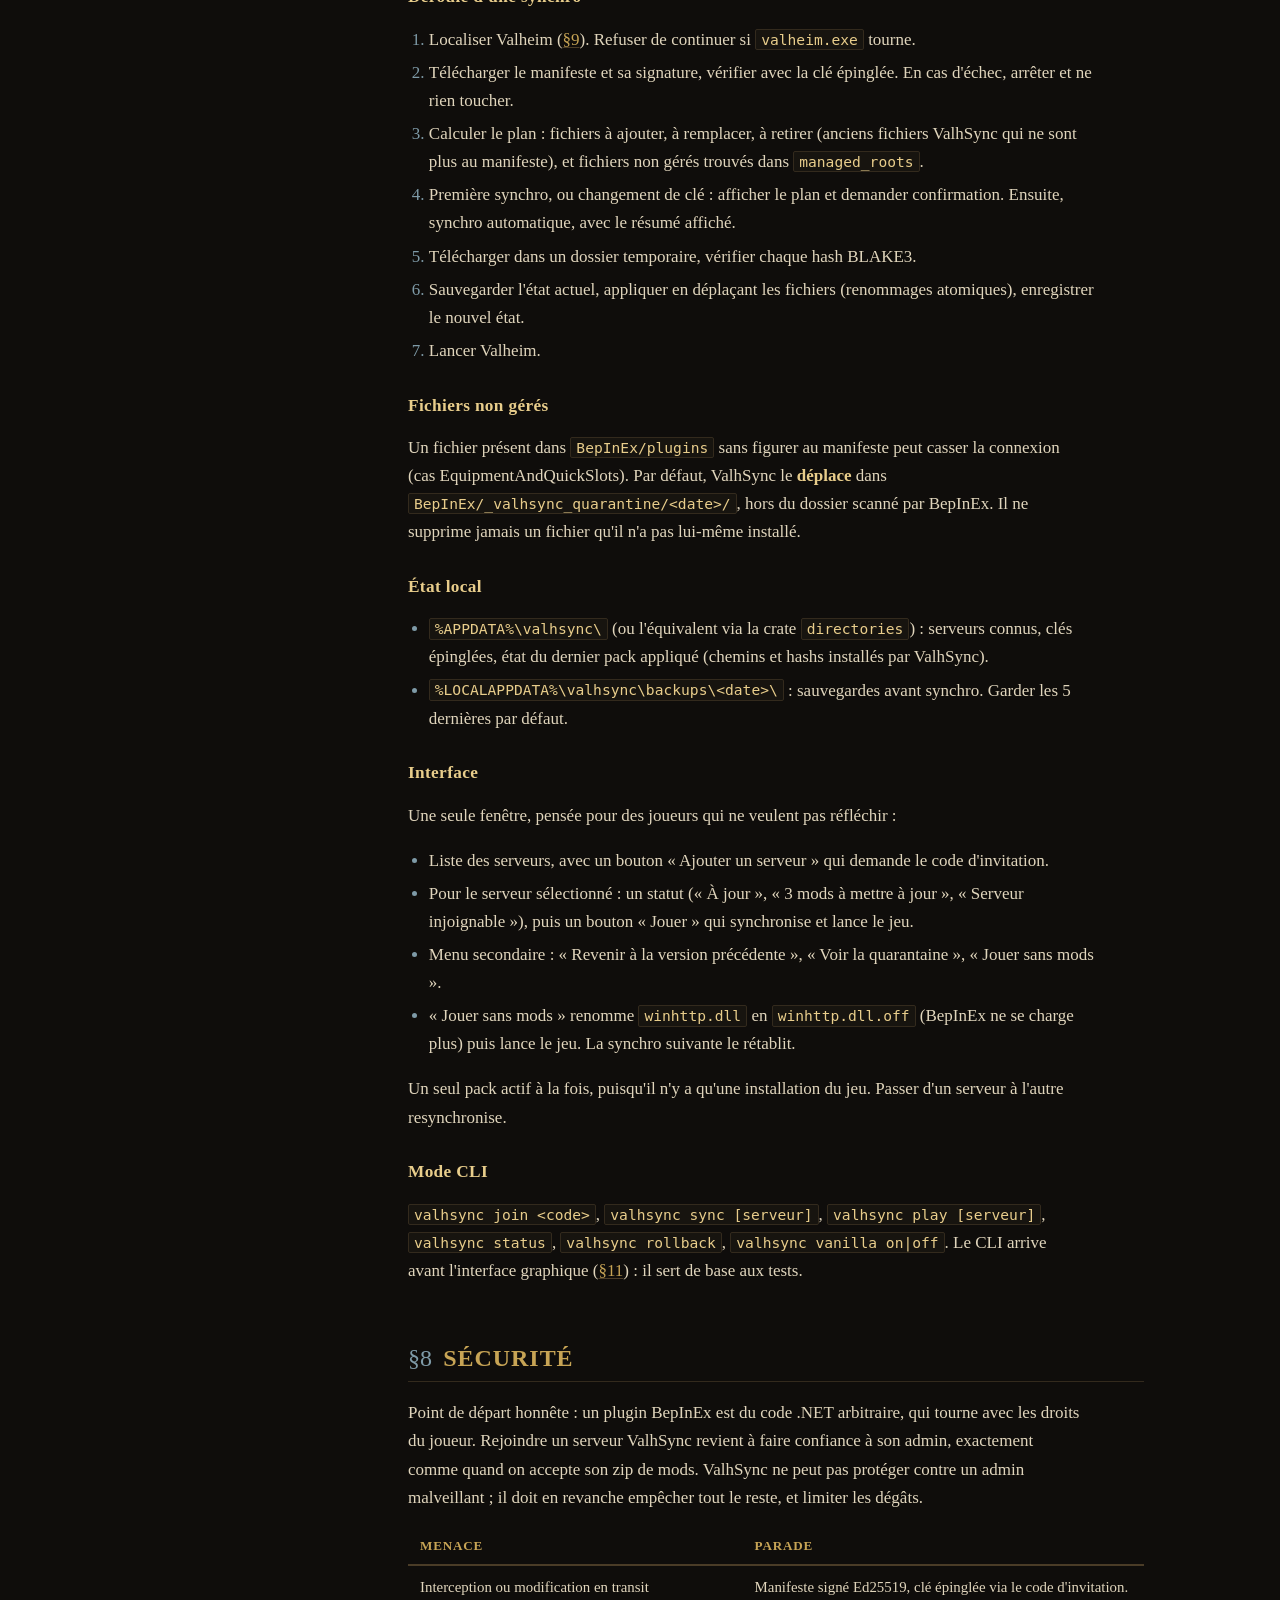
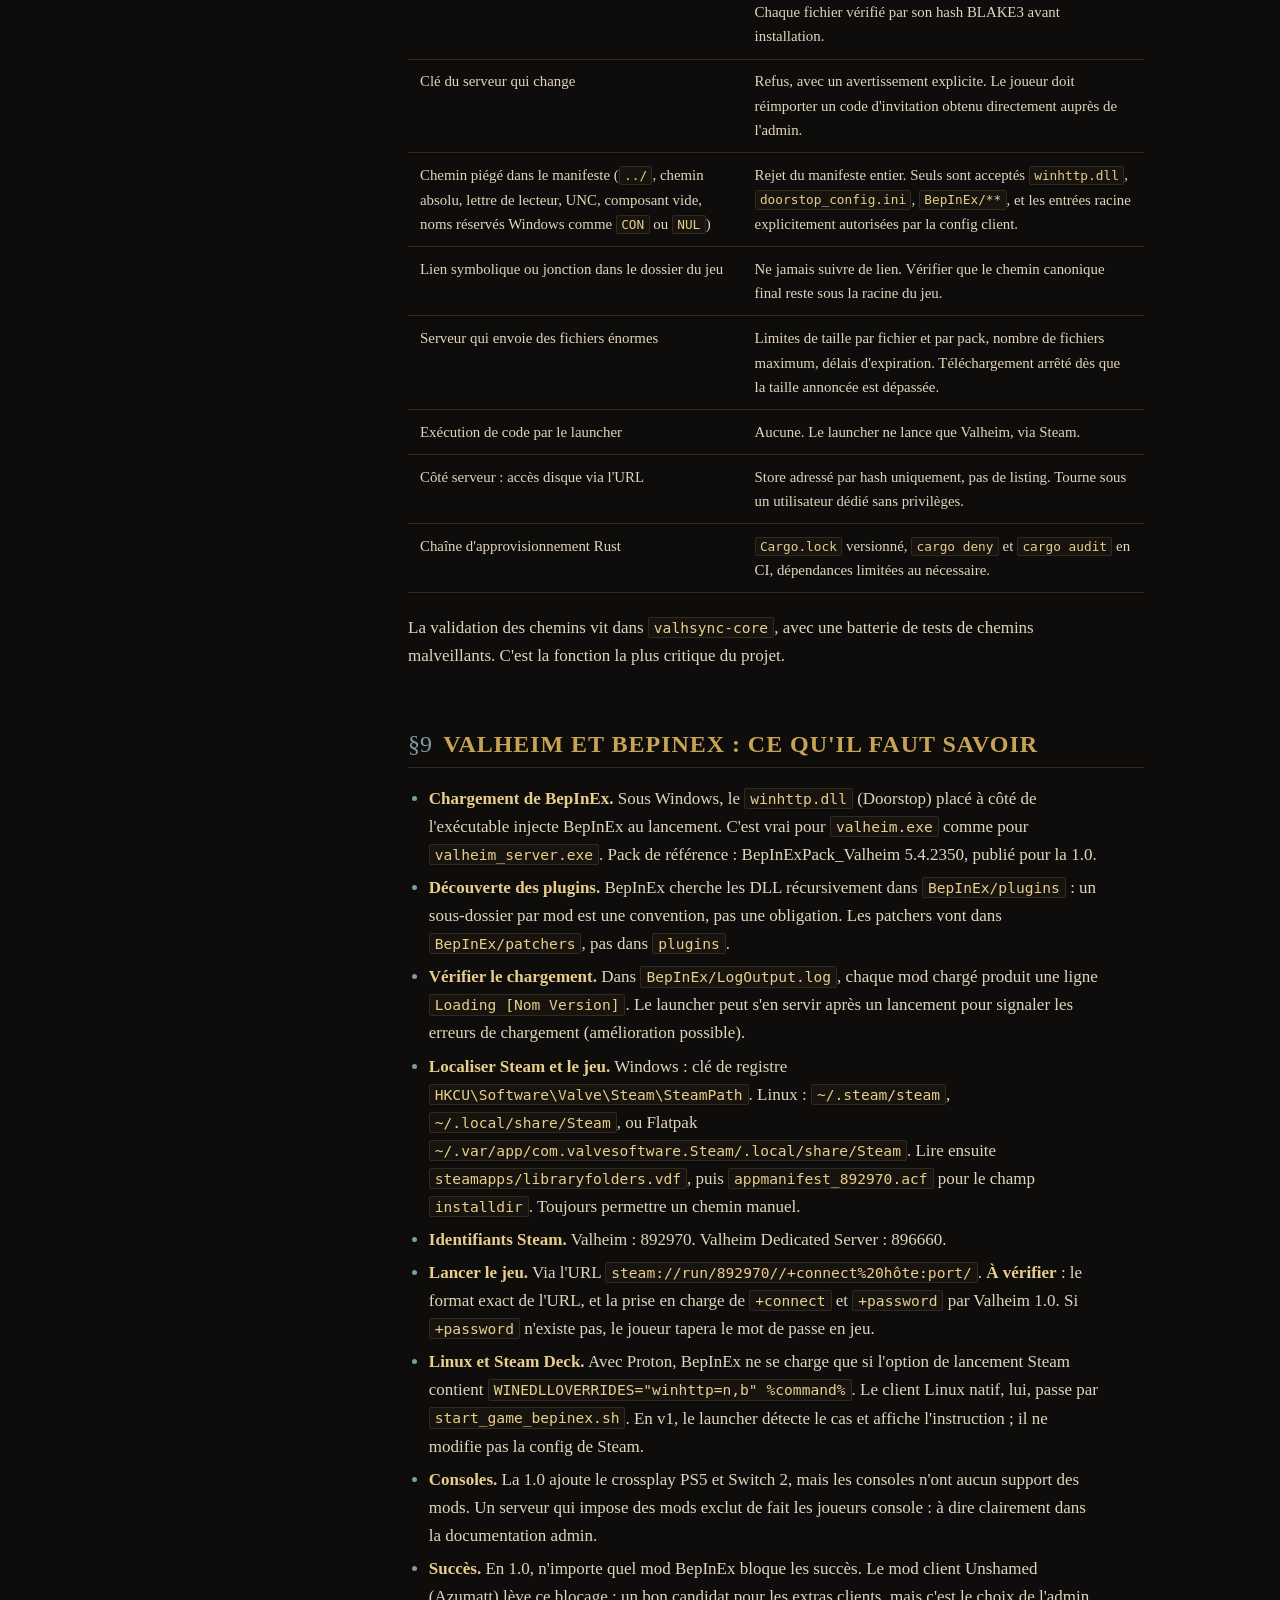
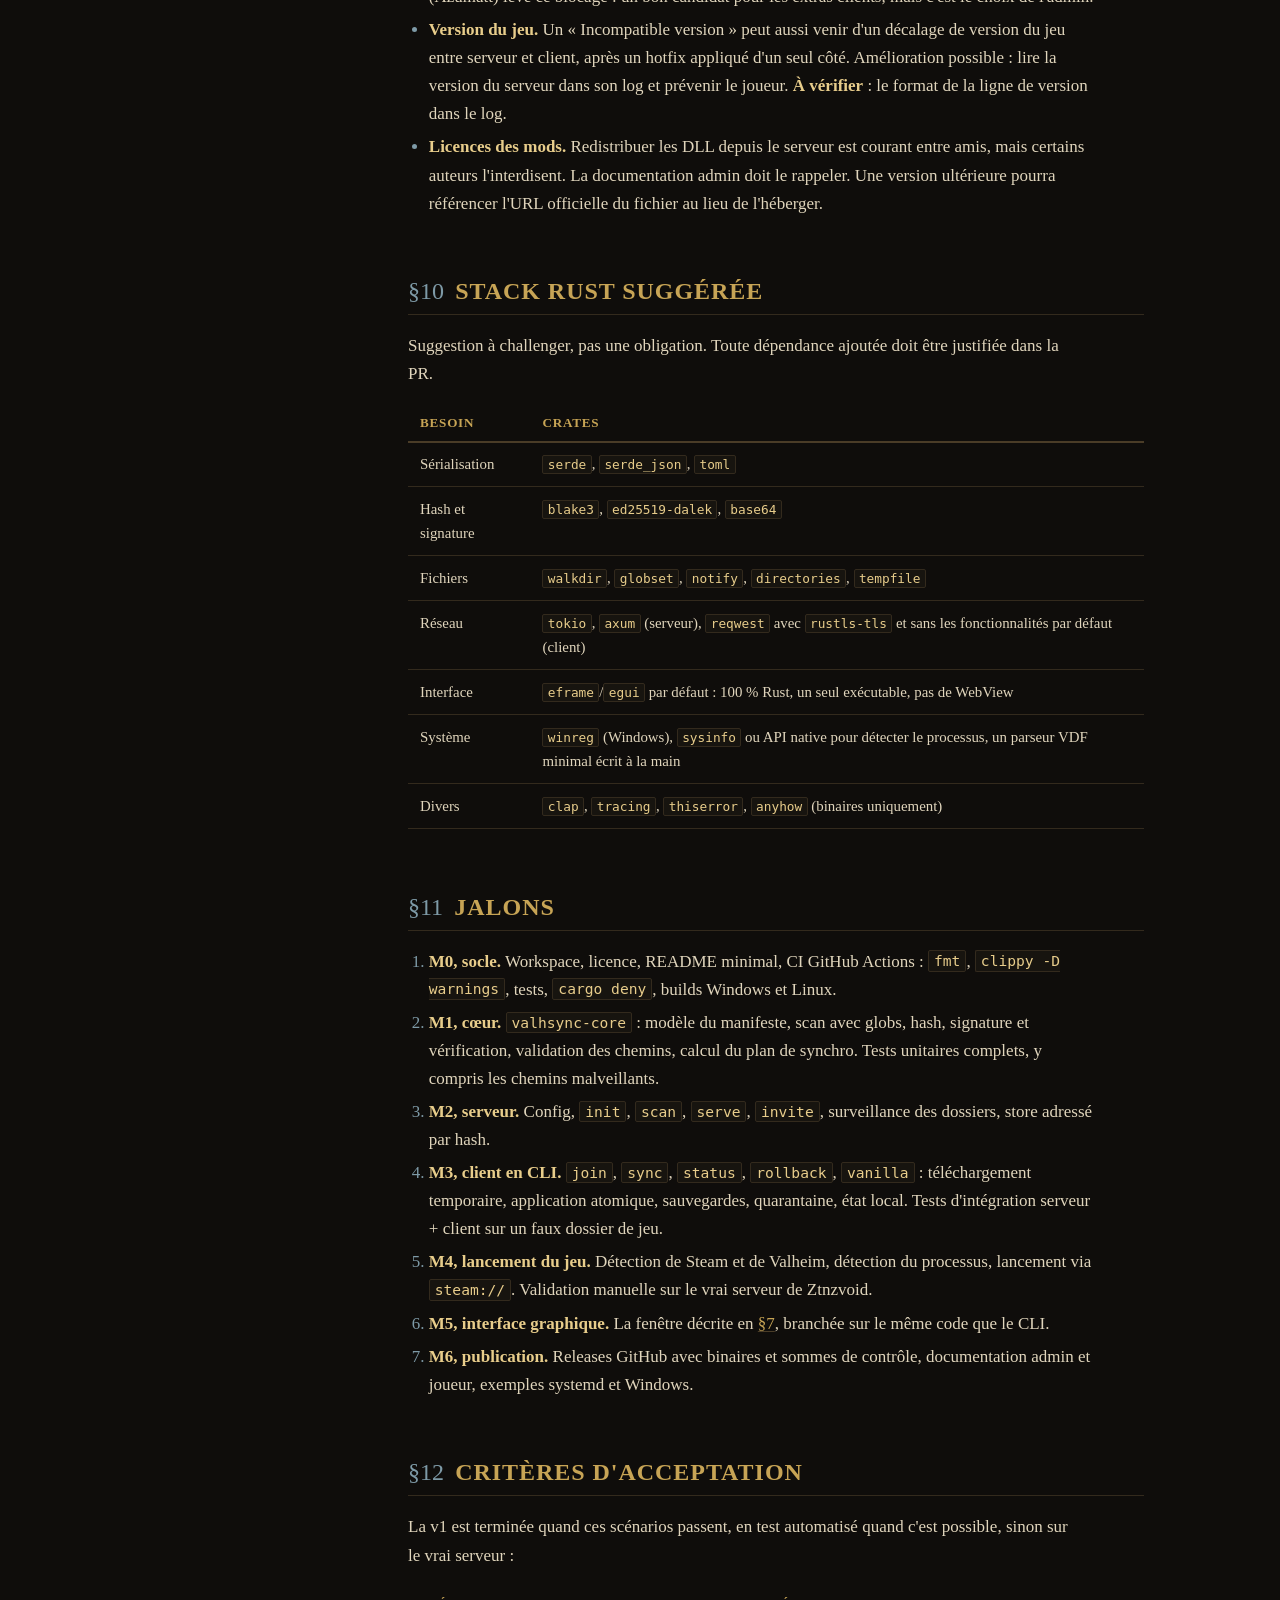
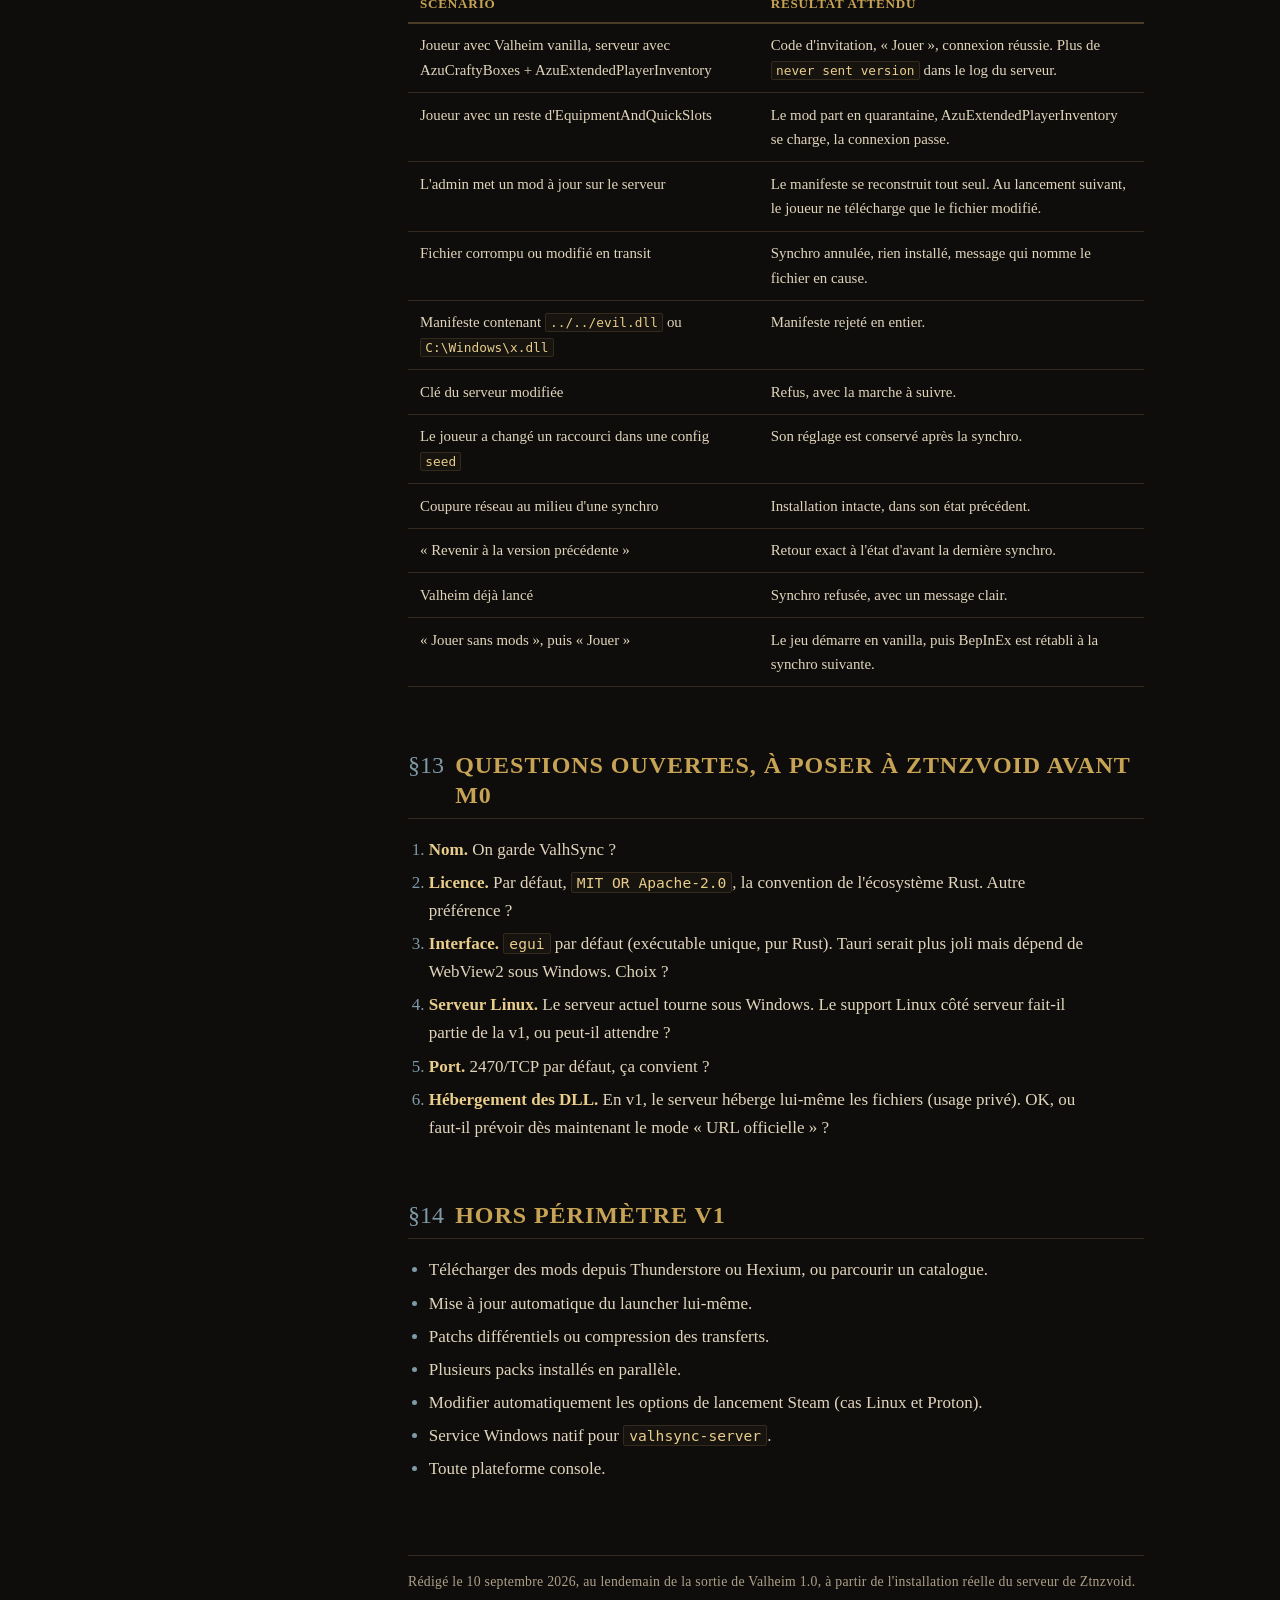
==== commit ffc5142f: "Player screen rebuilt; asset-bearing mods follow the server Layout: one action bar carries the serve" ====
--- a/docs/cahier-des-charges.html
+++ b/docs/cahier-des-charges.html
@@ -338,7 +338,7 @@
   <p>Le serveur sert <code>manifest.json</code> et <code>manifest.sig</code>, une signature Ed25519 détachée calculée sur les octets exacts du JSON. Le client vérifie la signature <em>avant</em> de parser.</p>
 <pre><code>{
   "format": 1,
-  "server_name": "Serveur de Ztnzvoid",
+  "server_name": "Serveur de test",
   "game_address": "valheim.example.org:2456",
   "generated_at": "2026-09-10T18:00:00Z",
   "pack_id": "b3:9f2c…",
@@ -368,7 +368,7 @@
   <p>C'est la leçon principale de l'installation du serveur de Ztnzvoid. Certains mods ne doivent tourner que sur le serveur (DiscordConnector), d'autres que chez les joueurs (EquipmentAndQuickSlots, BetterArchery, ConfigManager, Unshamed), et la plupart des deux côtés. Le pack distribué se construit donc ainsi : <strong>dossier BepInEx du serveur, moins les exclusions, plus un dossier d'extras réservés aux clients.</strong></p>
 <pre><code># valhsync-server.toml
 [server]
-name = "Serveur de Ztnzvoid"
+name = "Serveur de test"
 bind = "0.0.0.0:2470"                          # port TCP par défaut, à ouvrir dans le pare-feu
 game_address = "valheim.example.org:2456"      # adresse que le launcher donnera au jeu
 
